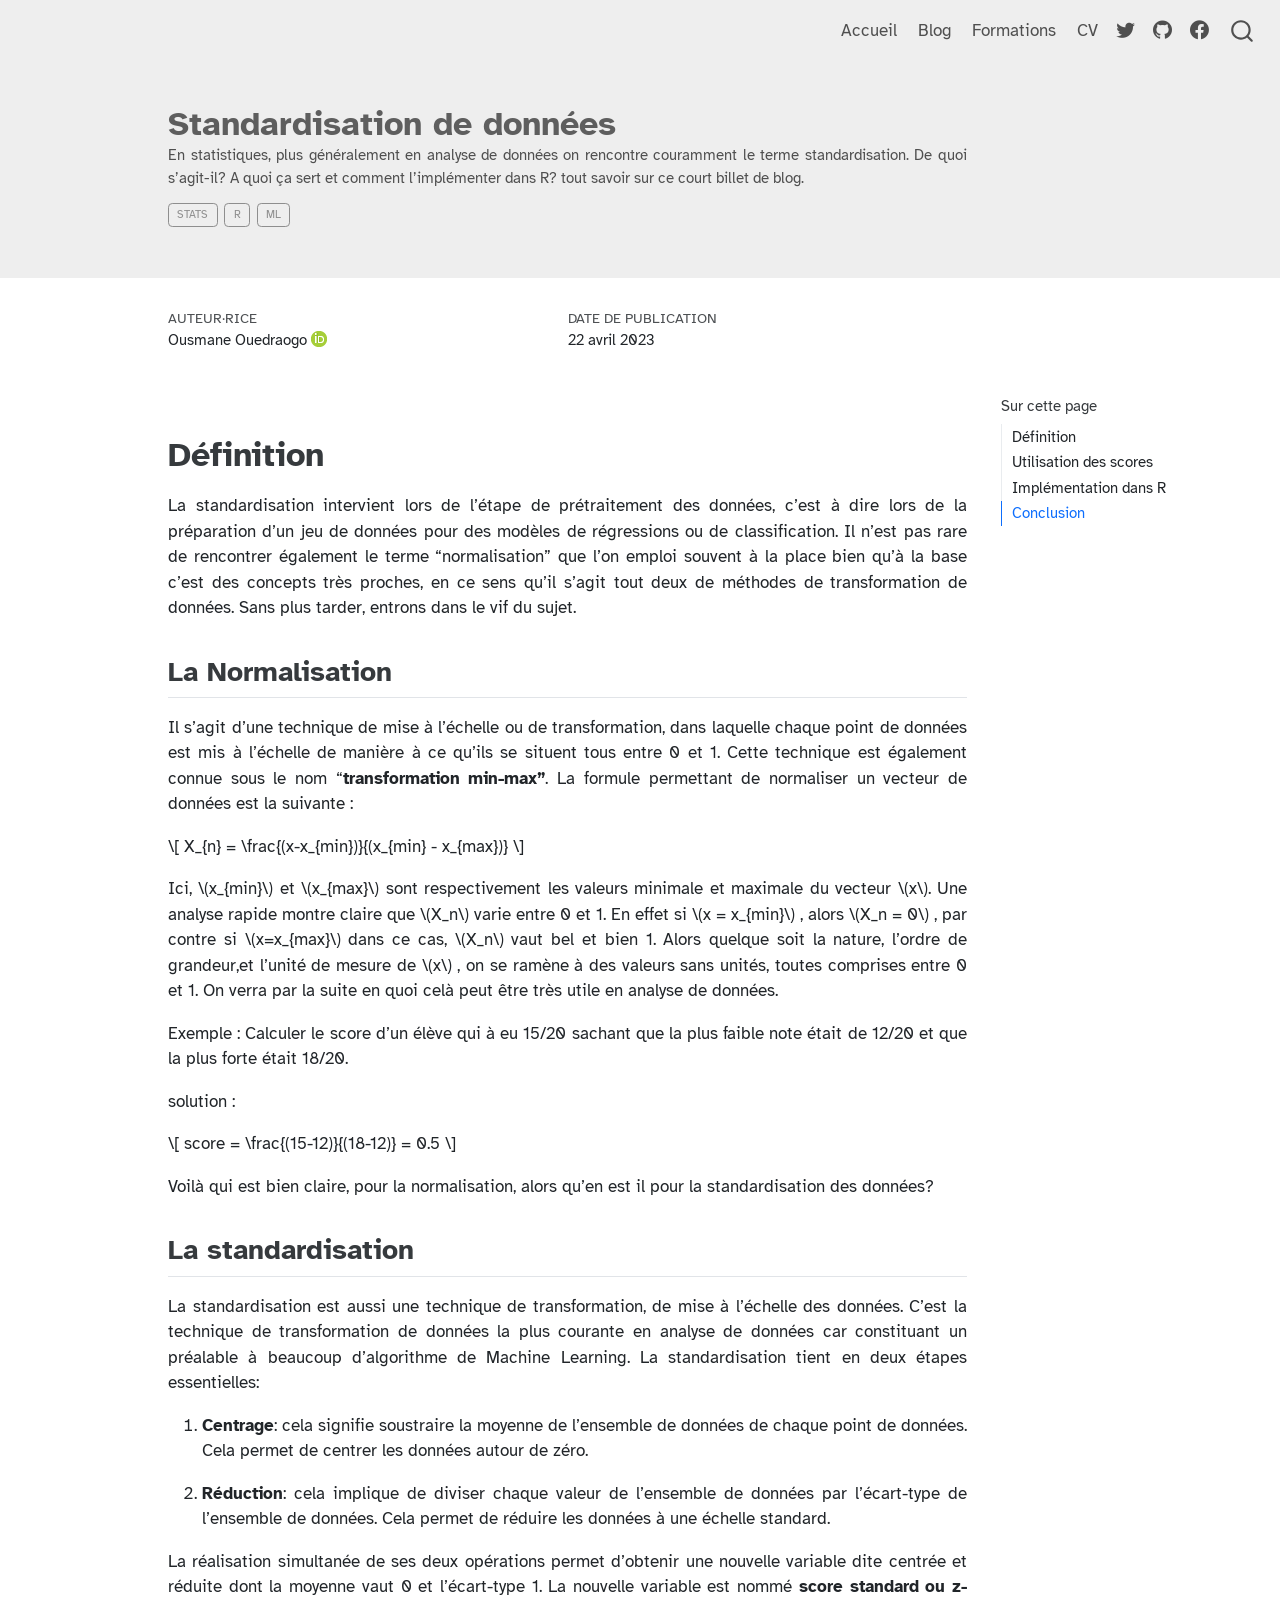
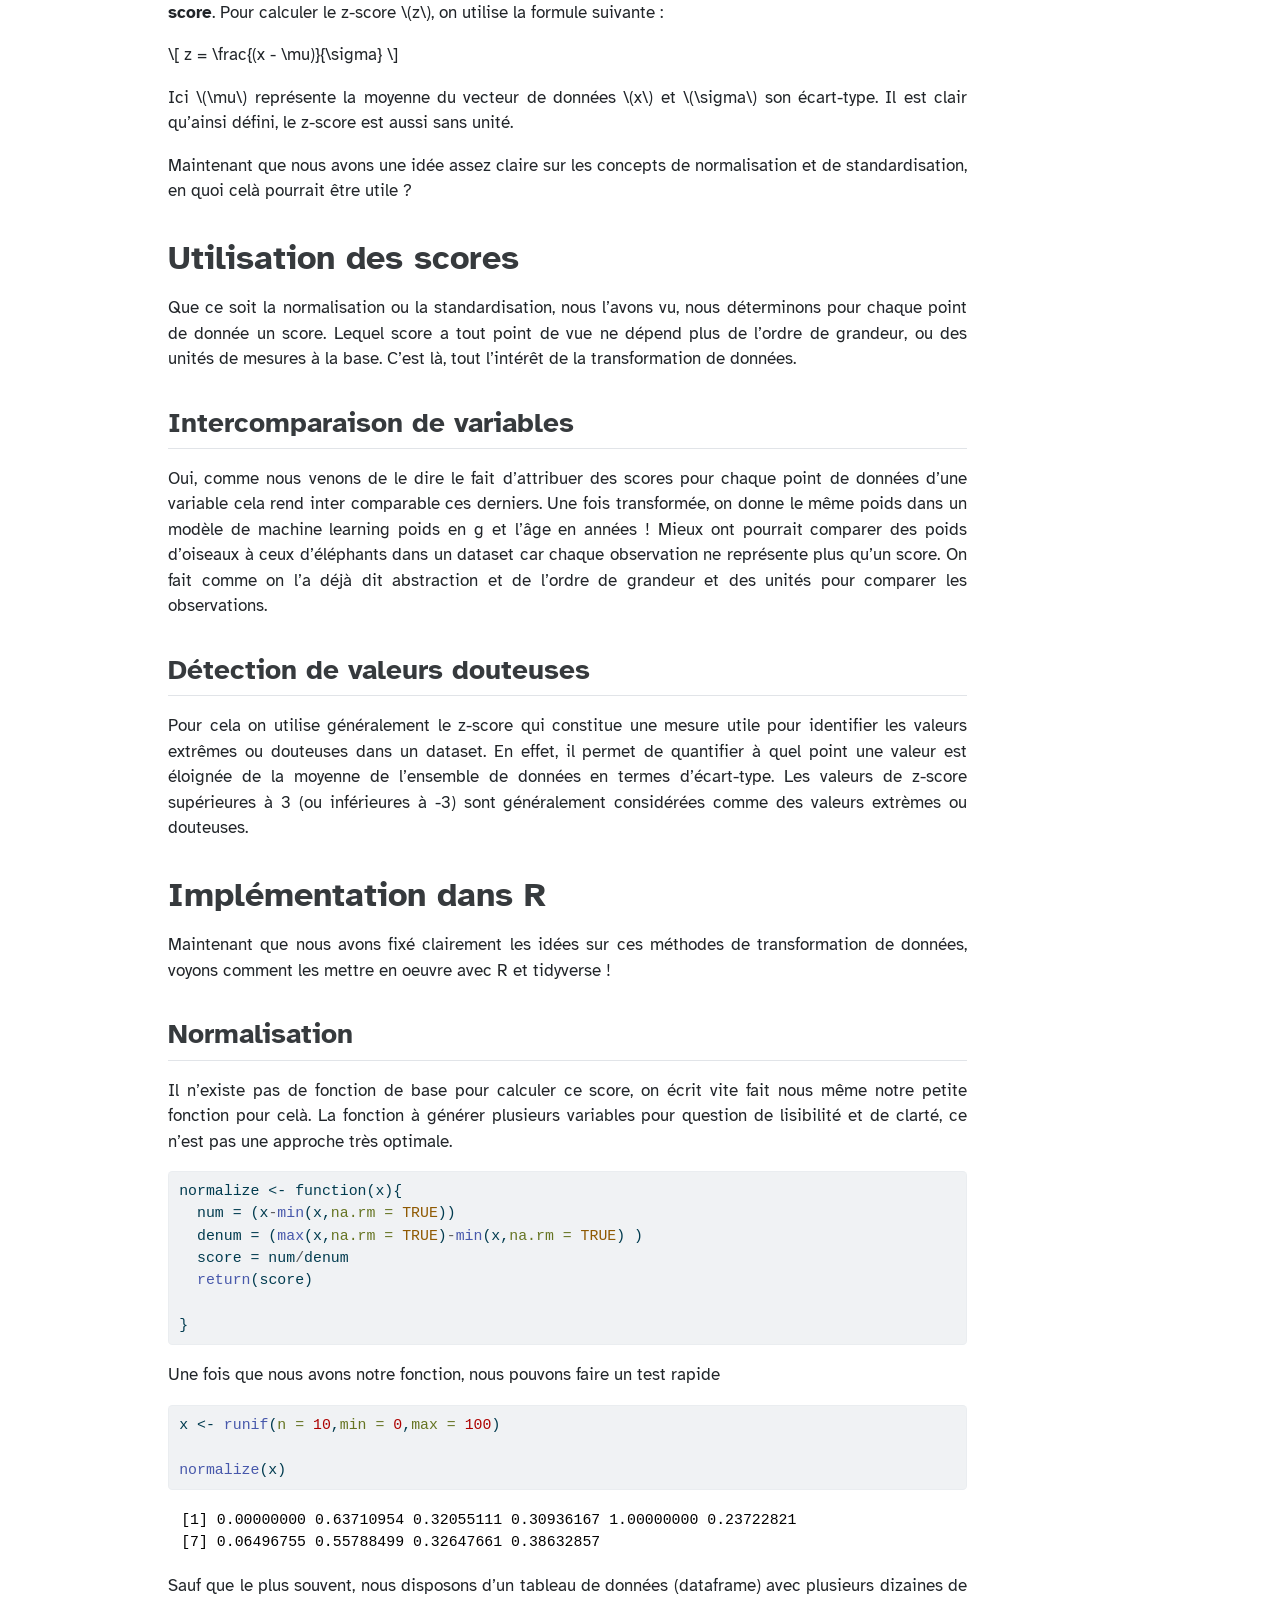
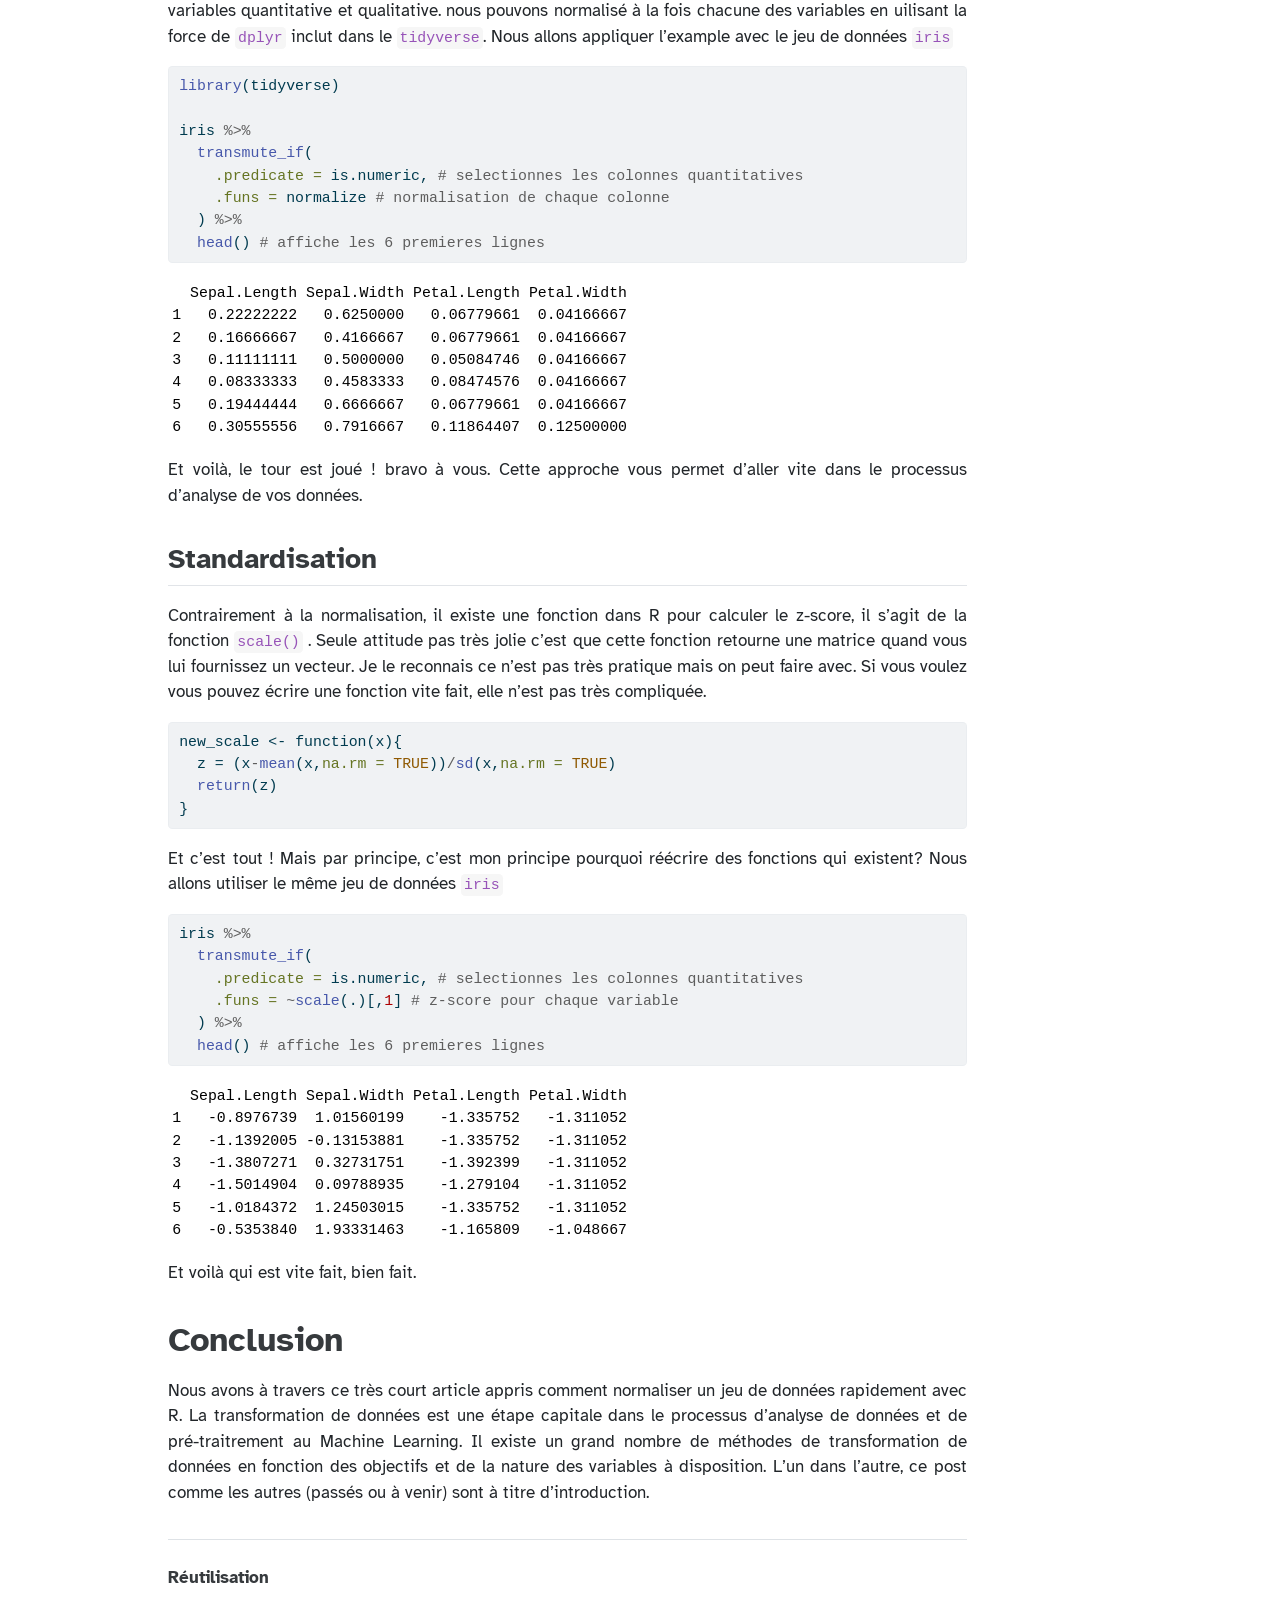
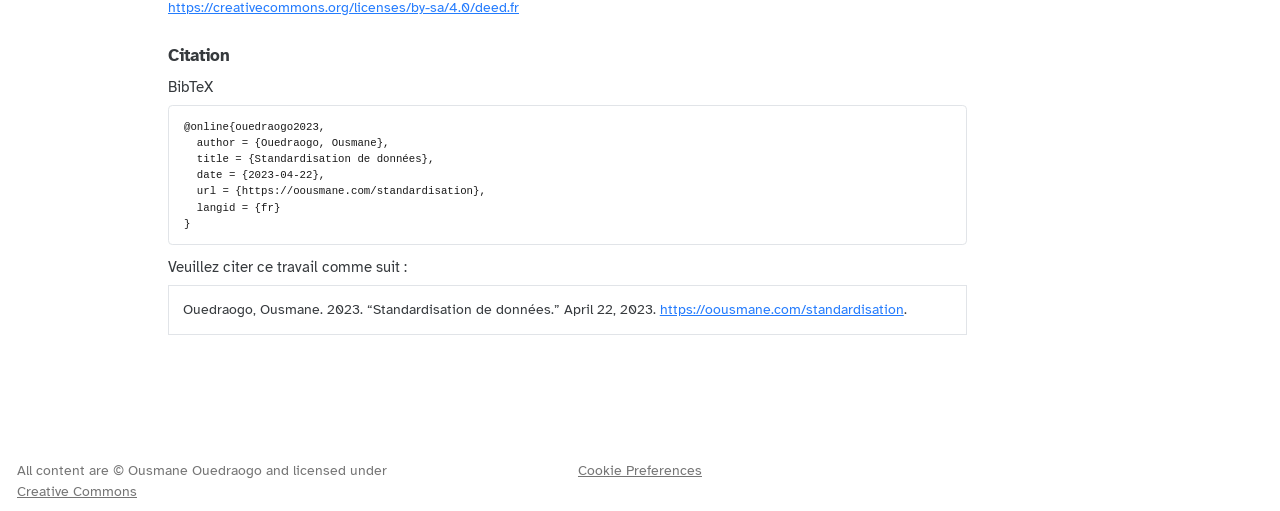
==== docs/posts/standardisation.html @ 72c3b2dc "standardisation-post" ====
<!DOCTYPE html>
<html xmlns="http://www.w3.org/1999/xhtml" lang="fr" xml:lang="fr"><head>

<meta charset="utf-8">
<meta name="generator" content="quarto-1.3.333">

<meta name="viewport" content="width=device-width, initial-scale=1.0, user-scalable=yes">

<meta name="author" content="Ousmane Ouedraogo">
<meta name="description" content="En statistiques, plus généralement en analyse de données on rencontre couramment le terme standardisation. De quoi s’agit-il? A quoi ça sert et comment l’implémenter dans R? tout savoir sur ce court billet de blog.">

<title>Standardisation de données</title>
<style>
code{white-space: pre-wrap;}
span.smallcaps{font-variant: small-caps;}
div.columns{display: flex; gap: min(4vw, 1.5em);}
div.column{flex: auto; overflow-x: auto;}
div.hanging-indent{margin-left: 1.5em; text-indent: -1.5em;}
ul.task-list{list-style: none;}
ul.task-list li input[type="checkbox"] {
  width: 0.8em;
  margin: 0 0.8em 0.2em -1em; /* quarto-specific, see https://github.com/quarto-dev/quarto-cli/issues/4556 */ 
  vertical-align: middle;
}
/* CSS for syntax highlighting */
pre > code.sourceCode { white-space: pre; position: relative; }
pre > code.sourceCode > span { display: inline-block; line-height: 1.25; }
pre > code.sourceCode > span:empty { height: 1.2em; }
.sourceCode { overflow: visible; }
code.sourceCode > span { color: inherit; text-decoration: inherit; }
div.sourceCode { margin: 1em 0; }
pre.sourceCode { margin: 0; }
@media screen {
div.sourceCode { overflow: auto; }
}
@media print {
pre > code.sourceCode { white-space: pre-wrap; }
pre > code.sourceCode > span { text-indent: -5em; padding-left: 5em; }
}
pre.numberSource code
  { counter-reset: source-line 0; }
pre.numberSource code > span
  { position: relative; left: -4em; counter-increment: source-line; }
pre.numberSource code > span > a:first-child::before
  { content: counter(source-line);
    position: relative; left: -1em; text-align: right; vertical-align: baseline;
    border: none; display: inline-block;
    -webkit-touch-callout: none; -webkit-user-select: none;
    -khtml-user-select: none; -moz-user-select: none;
    -ms-user-select: none; user-select: none;
    padding: 0 4px; width: 4em;
  }
pre.numberSource { margin-left: 3em;  padding-left: 4px; }
div.sourceCode
  {   }
@media screen {
pre > code.sourceCode > span > a:first-child::before { text-decoration: underline; }
}
</style>


<script src="../site_libs/quarto-nav/quarto-nav.js"></script>
<script src="../site_libs/quarto-nav/headroom.min.js"></script>
<script src="../site_libs/clipboard/clipboard.min.js"></script>
<script src="../site_libs/quarto-search/autocomplete.umd.js"></script>
<script src="../site_libs/quarto-search/fuse.min.js"></script>
<script src="../site_libs/quarto-search/quarto-search.js"></script>
<meta name="quarto:offset" content="../">
<script src="../site_libs/cookie-consent/cookie-consent.js"></script>
<link href="../site_libs/cookie-consent/cookie-consent.css" rel="stylesheet">
<script src="../site_libs/quarto-html/quarto.js"></script>
<script src="../site_libs/quarto-html/popper.min.js"></script>
<script src="../site_libs/quarto-html/tippy.umd.min.js"></script>
<script src="../site_libs/quarto-html/anchor.min.js"></script>
<link href="../site_libs/quarto-html/tippy.css" rel="stylesheet">
<link href="../site_libs/quarto-html/quarto-syntax-highlighting.css" rel="stylesheet" id="quarto-text-highlighting-styles">
<script src="../site_libs/bootstrap/bootstrap.min.js"></script>
<link href="../site_libs/bootstrap/bootstrap-icons.css" rel="stylesheet">
<link href="../site_libs/bootstrap/bootstrap.min.css" rel="stylesheet" id="quarto-bootstrap" data-mode="light">
<link href="../site_libs/quarto-contrib/fontawesome6-0.1.0/all.css" rel="stylesheet">
<link href="../site_libs/quarto-contrib/fontawesome6-0.1.0/latex-fontsize.css" rel="stylesheet">
<script id="quarto-search-options" type="application/json">{
  "location": "navbar",
  "copy-button": false,
  "collapse-after": 3,
  "panel-placement": "end",
  "type": "overlay",
  "limit": 20,
  "language": {
    "search-no-results-text": "Pas de résultats",
    "search-matching-documents-text": "documents trouvés",
    "search-copy-link-title": "Copier le lien vers la recherche",
    "search-hide-matches-text": "Cacher les correspondances additionnelles",
    "search-more-match-text": "correspondance de plus dans ce document",
    "search-more-matches-text": "correspondances de plus dans ce document",
    "search-clear-button-title": "Effacer",
    "search-detached-cancel-button-title": "Annuler",
    "search-submit-button-title": "Envoyer"
  }
}</script>

<script type="text/javascript" charset="UTF-8">
document.addEventListener('DOMContentLoaded', function () {
cookieconsent.run({
  "notice_banner_type":"simple",
  "consent_type":"express",
  "palette":"light",
  "language":"en",
  "page_load_consent_levels":["strictly-necessary"],
  "notice_banner_reject_button_hide":false,
  "preferences_center_close_button_hide":false,
  "website_name":""
  });
});
</script> 
  

  <script src="https://polyfill.io/v3/polyfill.min.js?features=es6"></script>
  <script src="https://cdn.jsdelivr.net/npm/mathjax@3/es5/tex-chtml-full.js" type="text/javascript"></script>

<link rel="stylesheet" href="../styles.css">
<meta property="og:title" content="Standardisation de données">
<meta property="og:description" content="En statistiques, plus généralement en analyse de données on rencontre couramment le terme standardisation. De quoi s’agit-il? A quoi ça sert et comment l’implémenter dans R? tout savoir sur ce court billet de blog.">
<meta property="og:image" content="standardisation-files/z-score.png">
<meta name="twitter:title" content="Standardisation de données">
<meta name="twitter:description" content="En statistiques, plus généralement en analyse de données on rencontre couramment le terme standardisation. De quoi s’agit-il? A quoi ça sert et comment l’implémenter dans R? tout savoir sur ce court billet de blog.">
<meta name="twitter:image" content="standardisation-files/z-score.png">
<meta name="twitter:creator" content="@oousmane_11">
<meta name="twitter:card" content="summary_large_image">
</head>

<body class="nav-fixed">

<div id="quarto-search-results"></div>
  <header id="quarto-header" class="headroom fixed-top">
    <nav class="navbar navbar-expand-lg navbar-dark ">
      <div class="navbar-container container-fluid">
      <div class="navbar-brand-container">
    <a href="../index.html" class="navbar-brand navbar-brand-logo">
    <img src="../logo_name.png" alt="" class="navbar-logo">
    </a>
  </div>
            <div id="quarto-search" class="" title="Recherche"></div>
          <button class="navbar-toggler" type="button" data-bs-toggle="collapse" data-bs-target="#navbarCollapse" aria-controls="navbarCollapse" aria-expanded="false" aria-label="Basculer la navigation" onclick="if (window.quartoToggleHeadroom) { window.quartoToggleHeadroom(); }">
  <span class="navbar-toggler-icon"></span>
</button>
          <div class="collapse navbar-collapse" id="navbarCollapse">
            <ul class="navbar-nav navbar-nav-scroll ms-auto">
  <li class="nav-item">
    <a class="nav-link" href="../index.html" rel="" target="">
 <span class="menu-text">Accueil</span></a>
  </li>  
  <li class="nav-item">
    <a class="nav-link" href="../blog.html" rel="" target="">
 <span class="menu-text">Blog</span></a>
  </li>  
  <li class="nav-item">
    <a class="nav-link" href="../formations.html" rel="" target="">
 <span class="menu-text">Formations</span></a>
  </li>  
  <li class="nav-item">
    <a class="nav-link" href="../resume/resume.pdf" rel="" target="">
 <span class="menu-text">CV</span></a>
  </li>  
  <li class="nav-item compact">
    <a class="nav-link" href="https://twitter.com/oousmane_11" rel="" target=""><i class="bi bi-twitter" role="img" aria-label="twitter">
</i> 
 <span class="menu-text"></span></a>
  </li>  
  <li class="nav-item compact">
    <a class="nav-link" href="https://github.com/oousmane" rel="" target=""><i class="bi bi-github" role="img" aria-label="github">
</i> 
 <span class="menu-text"></span></a>
  </li>  
  <li class="nav-item compact">
    <a class="nav-link" href="https://www.facebook.com/oousmane.aly" rel="" target=""><i class="bi bi-facebook" role="img" aria-label="facebook">
</i> 
 <span class="menu-text"></span></a>
  </li>  
</ul>
            <div class="quarto-navbar-tools">
</div>
          </div> <!-- /navcollapse -->
      </div> <!-- /container-fluid -->
    </nav>
</header>
<!-- content -->
<header id="title-block-header" class="quarto-title-block default page-columns page-full">
  <div class="quarto-title-banner page-columns page-full">
    <div class="quarto-title column-body">
      <h1 class="title">Standardisation de données</h1>
                  <div>
        <div class="description">
          <p>En statistiques, plus généralement en analyse de données on rencontre couramment le terme standardisation. De quoi s’agit-il? A quoi ça sert et comment l’implémenter dans R? tout savoir sur ce court billet de blog.</p>
        </div>
      </div>
                          <div class="quarto-categories">
                <div class="quarto-category">Stats</div>
                <div class="quarto-category">R</div>
                <div class="quarto-category">ML</div>
              </div>
                  </div>
  </div>
    
  
  <div class="quarto-title-meta">

      <div>
      <div class="quarto-title-meta-heading">Auteur·rice</div>
      <div class="quarto-title-meta-contents">
               <p><a href="https://oousmane.com/">Ousmane Ouedraogo</a> <a href="https://orcid.org/0000-0002-6349-41468" class="quarto-title-author-orcid"> <img src="[data-uri]"></a></p>
            </div>
    </div>
      
      <div>
      <div class="quarto-title-meta-heading">Date de publication</div>
      <div class="quarto-title-meta-contents">
        <p class="date">22 avril 2023</p>
      </div>
    </div>
    
      
    </div>
    
  
  </header><div id="quarto-content" class="quarto-container page-columns page-rows-contents page-layout-article page-navbar">
<!-- sidebar -->
<!-- margin-sidebar -->
    <div id="quarto-margin-sidebar" class="sidebar margin-sidebar">
        <nav id="TOC" role="doc-toc" class="toc-active">
    <h2 id="toc-title">Sur cette page</h2>
   
  <ul>
  <li><a href="#définition" id="toc-définition" class="nav-link active" data-scroll-target="#définition">Définition</a>
  <ul class="collapse">
  <li><a href="#la-normalisation" id="toc-la-normalisation" class="nav-link" data-scroll-target="#la-normalisation">La Normalisation</a></li>
  <li><a href="#la-standardisation" id="toc-la-standardisation" class="nav-link" data-scroll-target="#la-standardisation">La standardisation</a></li>
  </ul></li>
  <li><a href="#utilisation-des-scores" id="toc-utilisation-des-scores" class="nav-link" data-scroll-target="#utilisation-des-scores">Utilisation des scores</a>
  <ul class="collapse">
  <li><a href="#intercomparaison-de-variables" id="toc-intercomparaison-de-variables" class="nav-link" data-scroll-target="#intercomparaison-de-variables">Intercomparaison de variables</a></li>
  <li><a href="#détection-de-valeurs-douteuses" id="toc-détection-de-valeurs-douteuses" class="nav-link" data-scroll-target="#détection-de-valeurs-douteuses">Détection de valeurs douteuses</a></li>
  </ul></li>
  <li><a href="#implémentation-dans-r" id="toc-implémentation-dans-r" class="nav-link" data-scroll-target="#implémentation-dans-r">Implémentation dans R</a>
  <ul class="collapse">
  <li><a href="#normalisation" id="toc-normalisation" class="nav-link" data-scroll-target="#normalisation">Normalisation</a></li>
  <li><a href="#standardisation" id="toc-standardisation" class="nav-link" data-scroll-target="#standardisation">Standardisation</a></li>
  </ul></li>
  <li><a href="#conclusion" id="toc-conclusion" class="nav-link" data-scroll-target="#conclusion">Conclusion</a></li>
  </ul>
</nav>
    </div>
<!-- main -->
<main class="content quarto-banner-title-block" id="quarto-document-content">




<section id="définition" class="level1">
<h1>Définition</h1>
<p>La standardisation intervient lors de l’étape de prétraitement des données, c’est à dire lors de la préparation d’un jeu de données pour des modèles de régressions ou de classification. Il n’est pas rare de rencontrer également le terme “normalisation” que l’on emploi souvent à la place bien qu’à la base c’est des concepts très proches, en ce sens qu’il s’agit tout deux de méthodes de transformation de données. Sans plus tarder, entrons dans le vif du sujet.</p>
<section id="la-normalisation" class="level2">
<h2 class="anchored" data-anchor-id="la-normalisation">La Normalisation</h2>
<p>Il s’agit d’une technique de mise à l’échelle ou de transformation, dans laquelle chaque point de données est mis à l’échelle de manière à ce qu’ils se situent tous entre 0 et 1. Cette technique est également connue sous le nom “<strong>transformation min-max”</strong>. La formule permettant de normaliser un vecteur de données est la suivante :</p>
<p><span class="math display">\[
X_{n} = \frac{(x-x_{min})}{(x_{min} - x_{max})}
\]</span></p>
<p>Ici, <span class="math inline">\(x_{min}\)</span> et <span class="math inline">\(x_{max}\)</span> sont respectivement les valeurs minimale et maximale du vecteur <span class="math inline">\(x\)</span>. Une analyse rapide montre claire que <span class="math inline">\(X_n\)</span> varie entre 0 et 1. En effet si <span class="math inline">\(x = x_{min}\)</span> , alors <span class="math inline">\(X_n = 0\)</span> , par contre si <span class="math inline">\(x=x_{max}\)</span> dans ce cas, <span class="math inline">\(X_n\)</span> vaut bel et bien 1. Alors quelque soit la nature, l’ordre de grandeur,et l’unité de mesure de <span class="math inline">\(x\)</span> , on se ramène à des valeurs sans unités, toutes comprises entre 0 et 1. On verra par la suite en quoi celà peut être très utile en analyse de données.</p>
<p>Exemple : Calculer le score d’un élève qui à eu 15/20 sachant que la plus faible note était de 12/20 et que la plus forte était 18/20.</p>
<p>solution :</p>
<p><span class="math display">\[
score = \frac{(15-12)}{(18-12)} = 0.5
\]</span></p>
<p>Voilà qui est bien claire, pour la normalisation, alors qu’en est il pour la standardisation des données?</p>
</section>
<section id="la-standardisation" class="level2">
<h2 class="anchored" data-anchor-id="la-standardisation">La standardisation</h2>
<p>La standardisation est aussi une technique de transformation, de mise à l’échelle des données. C’est la technique de transformation de données la plus courante en analyse de données car constituant un préalable à beaucoup d’algorithme de Machine Learning. La standardisation tient en deux étapes essentielles:</p>
<ol type="1">
<li><p><strong>Centrage</strong>: cela signifie soustraire la moyenne de l’ensemble de données de chaque point de données. Cela permet de centrer les données autour de zéro.</p></li>
<li><p><strong>Réduction</strong>: cela implique de diviser chaque valeur de l’ensemble de données par l’écart-type de l’ensemble de données. Cela permet de réduire les données à une échelle standard.</p></li>
</ol>
<p>La réalisation simultanée de ses deux opérations permet d’obtenir une nouvelle variable dite centrée et réduite dont la moyenne vaut 0 et l’écart-type 1. La nouvelle variable est nommé <strong>score standard ou z-score</strong>. Pour calculer le z-score <span class="math inline">\(z\)</span>, on utilise la formule suivante :</p>
<p><span class="math display">\[
z = \frac{(x - \mu)}{\sigma}
\]</span></p>
<p>Ici <span class="math inline">\(\mu\)</span> représente la moyenne du vecteur de données <span class="math inline">\(x\)</span> et <span class="math inline">\(\sigma\)</span> son écart-type. Il est clair qu’ainsi défini, le z-score est aussi sans unité.</p>
<p>Maintenant que nous avons une idée assez claire sur les concepts de normalisation et de standardisation, en quoi celà pourrait être utile ?</p>
</section>
</section>
<section id="utilisation-des-scores" class="level1">
<h1>Utilisation des scores</h1>
<p>Que ce soit la normalisation ou la standardisation, nous l’avons vu, nous déterminons pour chaque point de donnée un score. Lequel score a tout point de vue ne dépend plus de l’ordre de grandeur, ou des unités de mesures à la base. C’est là, tout l’intérêt de la transformation de données.</p>
<section id="intercomparaison-de-variables" class="level2">
<h2 class="anchored" data-anchor-id="intercomparaison-de-variables">Intercomparaison de variables</h2>
<p>Oui, comme nous venons de le dire le fait d’attribuer des scores pour chaque point de données d’une variable cela rend inter comparable ces derniers. Une fois transformée, on donne le même poids dans un modèle de machine learning poids en g et l’âge en années ! Mieux ont pourrait comparer des poids d’oiseaux à ceux d’éléphants dans un dataset car chaque observation ne représente plus qu’un score. On fait comme on l’a déjà dit abstraction et de l’ordre de grandeur et des unités pour comparer les observations.</p>
</section>
<section id="détection-de-valeurs-douteuses" class="level2">
<h2 class="anchored" data-anchor-id="détection-de-valeurs-douteuses">Détection de valeurs douteuses</h2>
<p>Pour cela on utilise généralement le z-score qui constitue une mesure utile pour identifier les valeurs extrêmes ou douteuses dans un dataset. En effet, il permet de quantifier à quel point une valeur est éloignée de la moyenne de l’ensemble de données en termes d’écart-type. Les valeurs de z-score supérieures à 3 (ou inférieures à -3) sont généralement considérées comme des valeurs extrèmes ou douteuses.</p>
</section>
</section>
<section id="implémentation-dans-r" class="level1">
<h1>Implémentation dans R</h1>
<p>Maintenant que nous avons fixé clairement les idées sur ces méthodes de transformation de données, voyons comment les mettre en oeuvre avec R et tidyverse !</p>
<section id="normalisation" class="level2">
<h2 class="anchored" data-anchor-id="normalisation">Normalisation</h2>
<p>Il n’existe pas de fonction de base pour calculer ce score, on écrit vite fait nous même notre petite fonction pour celà. La fonction à générer plusieurs variables pour question de lisibilité et de clarté, ce n’est pas une approche très optimale.</p>
<div class="cell">
<div class="sourceCode cell-code" id="cb1"><pre class="sourceCode r code-with-copy"><code class="sourceCode r"><span id="cb1-1"><a href="#cb1-1" aria-hidden="true" tabindex="-1"></a>normalize <span class="ot">&lt;-</span> <span class="cf">function</span>(x){</span>
<span id="cb1-2"><a href="#cb1-2" aria-hidden="true" tabindex="-1"></a>  num <span class="ot">=</span> (x<span class="sc">-</span><span class="fu">min</span>(x,<span class="at">na.rm =</span> <span class="cn">TRUE</span>))</span>
<span id="cb1-3"><a href="#cb1-3" aria-hidden="true" tabindex="-1"></a>  denum <span class="ot">=</span> (<span class="fu">max</span>(x,<span class="at">na.rm =</span> <span class="cn">TRUE</span>)<span class="sc">-</span><span class="fu">min</span>(x,<span class="at">na.rm =</span> <span class="cn">TRUE</span>) )</span>
<span id="cb1-4"><a href="#cb1-4" aria-hidden="true" tabindex="-1"></a>  score <span class="ot">=</span> num<span class="sc">/</span>denum</span>
<span id="cb1-5"><a href="#cb1-5" aria-hidden="true" tabindex="-1"></a>  <span class="fu">return</span>(score)</span>
<span id="cb1-6"><a href="#cb1-6" aria-hidden="true" tabindex="-1"></a>  </span>
<span id="cb1-7"><a href="#cb1-7" aria-hidden="true" tabindex="-1"></a>}</span></code><button title="Copier vers le presse-papier" class="code-copy-button"><i class="bi"></i></button></pre></div>
</div>
<p>Une fois que nous avons notre fonction, nous pouvons faire un test rapide</p>
<div class="cell">
<div class="sourceCode cell-code" id="cb2"><pre class="sourceCode r code-with-copy"><code class="sourceCode r"><span id="cb2-1"><a href="#cb2-1" aria-hidden="true" tabindex="-1"></a>x <span class="ot">&lt;-</span> <span class="fu">runif</span>(<span class="at">n =</span> <span class="dv">10</span>,<span class="at">min =</span> <span class="dv">0</span>,<span class="at">max =</span> <span class="dv">100</span>)</span>
<span id="cb2-2"><a href="#cb2-2" aria-hidden="true" tabindex="-1"></a></span>
<span id="cb2-3"><a href="#cb2-3" aria-hidden="true" tabindex="-1"></a><span class="fu">normalize</span>(x)</span></code><button title="Copier vers le presse-papier" class="code-copy-button"><i class="bi"></i></button></pre></div>
<div class="cell-output cell-output-stdout">
<pre><code> [1] 0.00000000 0.63710954 0.32055111 0.30936167 1.00000000 0.23722821
 [7] 0.06496755 0.55788499 0.32647661 0.38632857</code></pre>
</div>
</div>
<p>Sauf que le plus souvent, nous disposons d’un tableau de données (dataframe) avec plusieurs dizaines de variables quantitative et qualitative. nous pouvons normalisé à la fois chacune des variables en uilisant la force de <code>dplyr</code> inclut dans le <code>tidyverse</code>. Nous allons appliquer l’example avec le jeu de données <code>iris</code></p>
<div class="cell">
<div class="sourceCode cell-code" id="cb4"><pre class="sourceCode r code-with-copy"><code class="sourceCode r"><span id="cb4-1"><a href="#cb4-1" aria-hidden="true" tabindex="-1"></a><span class="fu">library</span>(tidyverse)</span>
<span id="cb4-2"><a href="#cb4-2" aria-hidden="true" tabindex="-1"></a></span>
<span id="cb4-3"><a href="#cb4-3" aria-hidden="true" tabindex="-1"></a>iris <span class="sc">%&gt;%</span> </span>
<span id="cb4-4"><a href="#cb4-4" aria-hidden="true" tabindex="-1"></a>  <span class="fu">transmute_if</span>(</span>
<span id="cb4-5"><a href="#cb4-5" aria-hidden="true" tabindex="-1"></a>    <span class="at">.predicate =</span> is.numeric, <span class="co"># selectionnes les colonnes quantitatives</span></span>
<span id="cb4-6"><a href="#cb4-6" aria-hidden="true" tabindex="-1"></a>    <span class="at">.funs =</span> normalize <span class="co"># normalisation de chaque colonne</span></span>
<span id="cb4-7"><a href="#cb4-7" aria-hidden="true" tabindex="-1"></a>  ) <span class="sc">%&gt;%</span> </span>
<span id="cb4-8"><a href="#cb4-8" aria-hidden="true" tabindex="-1"></a>  <span class="fu">head</span>() <span class="co"># affiche les 6 premieres lignes</span></span></code><button title="Copier vers le presse-papier" class="code-copy-button"><i class="bi"></i></button></pre></div>
<div class="cell-output cell-output-stdout">
<pre><code>  Sepal.Length Sepal.Width Petal.Length Petal.Width
1   0.22222222   0.6250000   0.06779661  0.04166667
2   0.16666667   0.4166667   0.06779661  0.04166667
3   0.11111111   0.5000000   0.05084746  0.04166667
4   0.08333333   0.4583333   0.08474576  0.04166667
5   0.19444444   0.6666667   0.06779661  0.04166667
6   0.30555556   0.7916667   0.11864407  0.12500000</code></pre>
</div>
</div>
<p>Et voilà, le tour est joué ! bravo à vous. Cette approche vous permet d’aller vite dans le processus d’analyse de vos données.</p>
</section>
<section id="standardisation" class="level2">
<h2 class="anchored" data-anchor-id="standardisation">Standardisation</h2>
<p>Contrairement à la normalisation, il existe une fonction dans R pour calculer le z-score, il s’agit de la fonction <code>scale()</code> . Seule attitude pas très jolie c’est que cette fonction retourne une matrice quand vous lui fournissez un vecteur. Je le reconnais ce n’est pas très pratique mais on peut faire avec. Si vous voulez vous pouvez écrire une fonction vite fait, elle n’est pas très compliquée.</p>
<div class="cell">
<div class="sourceCode cell-code" id="cb6"><pre class="sourceCode r code-with-copy"><code class="sourceCode r"><span id="cb6-1"><a href="#cb6-1" aria-hidden="true" tabindex="-1"></a>new_scale <span class="ot">&lt;-</span> <span class="cf">function</span>(x){</span>
<span id="cb6-2"><a href="#cb6-2" aria-hidden="true" tabindex="-1"></a>  z <span class="ot">=</span> (x<span class="sc">-</span><span class="fu">mean</span>(x,<span class="at">na.rm =</span> <span class="cn">TRUE</span>))<span class="sc">/</span><span class="fu">sd</span>(x,<span class="at">na.rm =</span> <span class="cn">TRUE</span>)</span>
<span id="cb6-3"><a href="#cb6-3" aria-hidden="true" tabindex="-1"></a>  <span class="fu">return</span>(z)</span>
<span id="cb6-4"><a href="#cb6-4" aria-hidden="true" tabindex="-1"></a>}</span></code><button title="Copier vers le presse-papier" class="code-copy-button"><i class="bi"></i></button></pre></div>
</div>
<p>Et c’est tout ! Mais par principe, c’est mon principe pourquoi réécrire des fonctions qui existent? Nous allons utiliser le même jeu de données <code>iris</code></p>
<div class="cell">
<div class="sourceCode cell-code" id="cb7"><pre class="sourceCode r code-with-copy"><code class="sourceCode r"><span id="cb7-1"><a href="#cb7-1" aria-hidden="true" tabindex="-1"></a>iris <span class="sc">%&gt;%</span> </span>
<span id="cb7-2"><a href="#cb7-2" aria-hidden="true" tabindex="-1"></a>  <span class="fu">transmute_if</span>(</span>
<span id="cb7-3"><a href="#cb7-3" aria-hidden="true" tabindex="-1"></a>    <span class="at">.predicate =</span> is.numeric, <span class="co"># selectionnes les colonnes quantitatives</span></span>
<span id="cb7-4"><a href="#cb7-4" aria-hidden="true" tabindex="-1"></a>    <span class="at">.funs =</span> <span class="sc">~</span><span class="fu">scale</span>(.)[,<span class="dv">1</span>] <span class="co"># z-score pour chaque variable</span></span>
<span id="cb7-5"><a href="#cb7-5" aria-hidden="true" tabindex="-1"></a>  ) <span class="sc">%&gt;%</span> </span>
<span id="cb7-6"><a href="#cb7-6" aria-hidden="true" tabindex="-1"></a>  <span class="fu">head</span>() <span class="co"># affiche les 6 premieres lignes</span></span></code><button title="Copier vers le presse-papier" class="code-copy-button"><i class="bi"></i></button></pre></div>
<div class="cell-output cell-output-stdout">
<pre><code>  Sepal.Length Sepal.Width Petal.Length Petal.Width
1   -0.8976739  1.01560199    -1.335752   -1.311052
2   -1.1392005 -0.13153881    -1.335752   -1.311052
3   -1.3807271  0.32731751    -1.392399   -1.311052
4   -1.5014904  0.09788935    -1.279104   -1.311052
5   -1.0184372  1.24503015    -1.335752   -1.311052
6   -0.5353840  1.93331463    -1.165809   -1.048667</code></pre>
</div>
</div>
<p>Et voilà qui est vite fait, bien fait.</p>
</section>
</section>
<section id="conclusion" class="level1">
<h1>Conclusion</h1>
<p>Nous avons à travers ce très court article appris comment normaliser un jeu de données rapidement avec R. La transformation de données est une étape capitale dans le processus d’analyse de données et de pré-traitrement au Machine Learning. Il existe un grand nombre de méthodes de transformation de données en fonction des objectifs et de la nature des variables à disposition. L’un dans l’autre, ce post comme les autres (passés ou à venir) sont à titre d’introduction.</p>


</section>

<div id="quarto-appendix" class="default"><section class="quarto-appendix-contents"><h2 class="anchored quarto-appendix-heading">Réutilisation</h2><div id="quarto-reuse" class="quarto-appendix-contents"><div><a rel="license" href="https://creativecommons.org/licenses/by-sa/4.0/deed.fr">https://creativecommons.org/licenses/by-sa/4.0/deed.fr</a></div></div></section><section class="quarto-appendix-contents"><h2 class="anchored quarto-appendix-heading">Citation</h2><div><div class="quarto-appendix-secondary-label">BibTeX</div><pre class="sourceCode code-with-copy quarto-appendix-bibtex"><code class="sourceCode bibtex">@online{ouedraogo2023,
  author = {Ouedraogo, Ousmane},
  title = {Standardisation de données},
  date = {2023-04-22},
  url = {https://oousmane.com/standardisation},
  langid = {fr}
}
</code><button title="Copier vers le presse-papier" class="code-copy-button"><i class="bi"></i></button></pre><div class="quarto-appendix-secondary-label">Veuillez citer ce travail comme suit&nbsp;:</div><div id="ref-ouedraogo2023" class="csl-entry quarto-appendix-citeas" role="listitem">
Ouedraogo, Ousmane. 2023. <span>“Standardisation de données.”</span>
April 22, 2023. <a href="https://oousmane.com/standardisation">https://oousmane.com/standardisation</a>.
</div></div></section></div></main> <!-- /main -->
<script id="quarto-html-after-body" type="application/javascript">
window.document.addEventListener("DOMContentLoaded", function (event) {
  const toggleBodyColorMode = (bsSheetEl) => {
    const mode = bsSheetEl.getAttribute("data-mode");
    const bodyEl = window.document.querySelector("body");
    if (mode === "dark") {
      bodyEl.classList.add("quarto-dark");
      bodyEl.classList.remove("quarto-light");
    } else {
      bodyEl.classList.add("quarto-light");
      bodyEl.classList.remove("quarto-dark");
    }
  }
  const toggleBodyColorPrimary = () => {
    const bsSheetEl = window.document.querySelector("link#quarto-bootstrap");
    if (bsSheetEl) {
      toggleBodyColorMode(bsSheetEl);
    }
  }
  toggleBodyColorPrimary();  
  const icon = "";
  const anchorJS = new window.AnchorJS();
  anchorJS.options = {
    placement: 'right',
    icon: icon
  };
  anchorJS.add('.anchored');
  const isCodeAnnotation = (el) => {
    for (const clz of el.classList) {
      if (clz.startsWith('code-annotation-')) {                     
        return true;
      }
    }
    return false;
  }
  const clipboard = new window.ClipboardJS('.code-copy-button', {
    text: function(trigger) {
      const codeEl = trigger.previousElementSibling.cloneNode(true);
      for (const childEl of codeEl.children) {
        if (isCodeAnnotation(childEl)) {
          childEl.remove();
        }
      }
      return codeEl.innerText;
    }
  });
  clipboard.on('success', function(e) {
    // button target
    const button = e.trigger;
    // don't keep focus
    button.blur();
    // flash "checked"
    button.classList.add('code-copy-button-checked');
    var currentTitle = button.getAttribute("title");
    button.setAttribute("title", "Copié");
    let tooltip;
    if (window.bootstrap) {
      button.setAttribute("data-bs-toggle", "tooltip");
      button.setAttribute("data-bs-placement", "left");
      button.setAttribute("data-bs-title", "Copié");
      tooltip = new bootstrap.Tooltip(button, 
        { trigger: "manual", 
          customClass: "code-copy-button-tooltip",
          offset: [0, -8]});
      tooltip.show();    
    }
    setTimeout(function() {
      if (tooltip) {
        tooltip.hide();
        button.removeAttribute("data-bs-title");
        button.removeAttribute("data-bs-toggle");
        button.removeAttribute("data-bs-placement");
      }
      button.setAttribute("title", currentTitle);
      button.classList.remove('code-copy-button-checked');
    }, 1000);
    // clear code selection
    e.clearSelection();
  });
  function tippyHover(el, contentFn) {
    const config = {
      allowHTML: true,
      content: contentFn,
      maxWidth: 500,
      delay: 100,
      arrow: false,
      appendTo: function(el) {
          return el.parentElement;
      },
      interactive: true,
      interactiveBorder: 10,
      theme: 'quarto',
      placement: 'bottom-start'
    };
    window.tippy(el, config); 
  }
  const noterefs = window.document.querySelectorAll('a[role="doc-noteref"]');
  for (var i=0; i<noterefs.length; i++) {
    const ref = noterefs[i];
    tippyHover(ref, function() {
      // use id or data attribute instead here
      let href = ref.getAttribute('data-footnote-href') || ref.getAttribute('href');
      try { href = new URL(href).hash; } catch {}
      const id = href.replace(/^#\/?/, "");
      const note = window.document.getElementById(id);
      return note.innerHTML;
    });
  }
      let selectedAnnoteEl;
      const selectorForAnnotation = ( cell, annotation) => {
        let cellAttr = 'data-code-cell="' + cell + '"';
        let lineAttr = 'data-code-annotation="' +  annotation + '"';
        const selector = 'span[' + cellAttr + '][' + lineAttr + ']';
        return selector;
      }
      const selectCodeLines = (annoteEl) => {
        const doc = window.document;
        const targetCell = annoteEl.getAttribute("data-target-cell");
        const targetAnnotation = annoteEl.getAttribute("data-target-annotation");
        const annoteSpan = window.document.querySelector(selectorForAnnotation(targetCell, targetAnnotation));
        const lines = annoteSpan.getAttribute("data-code-lines").split(",");
        const lineIds = lines.map((line) => {
          return targetCell + "-" + line;
        })
        let top = null;
        let height = null;
        let parent = null;
        if (lineIds.length > 0) {
            //compute the position of the single el (top and bottom and make a div)
            const el = window.document.getElementById(lineIds[0]);
            top = el.offsetTop;
            height = el.offsetHeight;
            parent = el.parentElement.parentElement;
          if (lineIds.length > 1) {
            const lastEl = window.document.getElementById(lineIds[lineIds.length - 1]);
            const bottom = lastEl.offsetTop + lastEl.offsetHeight;
            height = bottom - top;
          }
          if (top !== null && height !== null && parent !== null) {
            // cook up a div (if necessary) and position it 
            let div = window.document.getElementById("code-annotation-line-highlight");
            if (div === null) {
              div = window.document.createElement("div");
              div.setAttribute("id", "code-annotation-line-highlight");
              div.style.position = 'absolute';
              parent.appendChild(div);
            }
            div.style.top = top - 2 + "px";
            div.style.height = height + 4 + "px";
            let gutterDiv = window.document.getElementById("code-annotation-line-highlight-gutter");
            if (gutterDiv === null) {
              gutterDiv = window.document.createElement("div");
              gutterDiv.setAttribute("id", "code-annotation-line-highlight-gutter");
              gutterDiv.style.position = 'absolute';
              const codeCell = window.document.getElementById(targetCell);
              const gutter = codeCell.querySelector('.code-annotation-gutter');
              gutter.appendChild(gutterDiv);
            }
            gutterDiv.style.top = top - 2 + "px";
            gutterDiv.style.height = height + 4 + "px";
          }
          selectedAnnoteEl = annoteEl;
        }
      };
      const unselectCodeLines = () => {
        const elementsIds = ["code-annotation-line-highlight", "code-annotation-line-highlight-gutter"];
        elementsIds.forEach((elId) => {
          const div = window.document.getElementById(elId);
          if (div) {
            div.remove();
          }
        });
        selectedAnnoteEl = undefined;
      };
      // Attach click handler to the DT
      const annoteDls = window.document.querySelectorAll('dt[data-target-cell]');
      for (const annoteDlNode of annoteDls) {
        annoteDlNode.addEventListener('click', (event) => {
          const clickedEl = event.target;
          if (clickedEl !== selectedAnnoteEl) {
            unselectCodeLines();
            const activeEl = window.document.querySelector('dt[data-target-cell].code-annotation-active');
            if (activeEl) {
              activeEl.classList.remove('code-annotation-active');
            }
            selectCodeLines(clickedEl);
            clickedEl.classList.add('code-annotation-active');
          } else {
            // Unselect the line
            unselectCodeLines();
            clickedEl.classList.remove('code-annotation-active');
          }
        });
      }
  const findCites = (el) => {
    const parentEl = el.parentElement;
    if (parentEl) {
      const cites = parentEl.dataset.cites;
      if (cites) {
        return {
          el,
          cites: cites.split(' ')
        };
      } else {
        return findCites(el.parentElement)
      }
    } else {
      return undefined;
    }
  };
  var bibliorefs = window.document.querySelectorAll('a[role="doc-biblioref"]');
  for (var i=0; i<bibliorefs.length; i++) {
    const ref = bibliorefs[i];
    const citeInfo = findCites(ref);
    if (citeInfo) {
      tippyHover(citeInfo.el, function() {
        var popup = window.document.createElement('div');
        citeInfo.cites.forEach(function(cite) {
          var citeDiv = window.document.createElement('div');
          citeDiv.classList.add('hanging-indent');
          citeDiv.classList.add('csl-entry');
          var biblioDiv = window.document.getElementById('ref-' + cite);
          if (biblioDiv) {
            citeDiv.innerHTML = biblioDiv.innerHTML;
          }
          popup.appendChild(citeDiv);
        });
        return popup.innerHTML;
      });
    }
  }
});
</script>
</div> <!-- /content -->
<footer class="footer">
  <div class="nav-footer">
    <div class="nav-footer-left">All content are © Ousmane Ouedraogo and licensed under <a href="https://creativecommons.org/licenses/by-sa/4.0/">Creative Commons</a></div>   
    <div class="nav-footer-center"><div class="cookie-consent-footer"><a href="#" id="open_preferences_center">Cookie Preferences</a></div></div>
    <div class="nav-footer-right"><a href="https://github.com/oousmane/quarto-blog"><i class="fa-brands fa-github" aria-hidden="true"></i></a></div>
  </div>
</footer>



</body></html>
---- docs/site_libs/quarto-html/quarto-syntax-highlighting.css ----
/* quarto syntax highlight colors */
:root {
  --quarto-hl-ot-color: #003B4F;
  --quarto-hl-at-color: #657422;
  --quarto-hl-ss-color: #20794D;
  --quarto-hl-an-color: #5E5E5E;
  --quarto-hl-fu-color: #4758AB;
  --quarto-hl-st-color: #20794D;
  --quarto-hl-cf-color: #003B4F;
  --quarto-hl-op-color: #5E5E5E;
  --quarto-hl-er-color: #AD0000;
  --quarto-hl-bn-color: #AD0000;
  --quarto-hl-al-color: #AD0000;
  --quarto-hl-va-color: #111111;
  --quarto-hl-bu-color: inherit;
  --quarto-hl-ex-color: inherit;
  --quarto-hl-pp-color: #AD0000;
  --quarto-hl-in-color: #5E5E5E;
  --quarto-hl-vs-color: #20794D;
  --quarto-hl-wa-color: #5E5E5E;
  --quarto-hl-do-color: #5E5E5E;
  --quarto-hl-im-color: #00769E;
  --quarto-hl-ch-color: #20794D;
  --quarto-hl-dt-color: #AD0000;
  --quarto-hl-fl-color: #AD0000;
  --quarto-hl-co-color: #5E5E5E;
  --quarto-hl-cv-color: #5E5E5E;
  --quarto-hl-cn-color: #8f5902;
  --quarto-hl-sc-color: #5E5E5E;
  --quarto-hl-dv-color: #AD0000;
  --quarto-hl-kw-color: #003B4F;
}

/* other quarto variables */
:root {
  --quarto-font-monospace: SFMono-Regular, Menlo, Monaco, Consolas, "Liberation Mono", "Courier New", monospace;
}

pre > code.sourceCode > span {
  color: #003B4F;
}

code span {
  color: #003B4F;
}

code.sourceCode > span {
  color: #003B4F;
}

div.sourceCode,
div.sourceCode pre.sourceCode {
  color: #003B4F;
}

code span.ot {
  color: #003B4F;
  font-style: inherit;
}

code span.at {
  color: #657422;
  font-style: inherit;
}

code span.ss {
  color: #20794D;
  font-style: inherit;
}

code span.an {
  color: #5E5E5E;
  font-style: inherit;
}

code span.fu {
  color: #4758AB;
  font-style: inherit;
}

code span.st {
  color: #20794D;
  font-style: inherit;
}

code span.cf {
  color: #003B4F;
  font-style: inherit;
}

code span.op {
  color: #5E5E5E;
  font-style: inherit;
}

code span.er {
  color: #AD0000;
  font-style: inherit;
}

code span.bn {
  color: #AD0000;
  font-style: inherit;
}

code span.al {
  color: #AD0000;
  font-style: inherit;
}

code span.va {
  color: #111111;
  font-style: inherit;
}

code span.bu {
  font-style: inherit;
}

code span.ex {
  font-style: inherit;
}

code span.pp {
  color: #AD0000;
  font-style: inherit;
}

code span.in {
  color: #5E5E5E;
  font-style: inherit;
}

code span.vs {
  color: #20794D;
  font-style: inherit;
}

code span.wa {
  color: #5E5E5E;
  font-style: italic;
}

code span.do {
  color: #5E5E5E;
  font-style: italic;
}

code span.im {
  color: #00769E;
  font-style: inherit;
}

code span.ch {
  color: #20794D;
  font-style: inherit;
}

code span.dt {
  color: #AD0000;
  font-style: inherit;
}

code span.fl {
  color: #AD0000;
  font-style: inherit;
}

code span.co {
  color: #5E5E5E;
  font-style: inherit;
}

code span.cv {
  color: #5E5E5E;
  font-style: italic;
}

code span.cn {
  color: #8f5902;
  font-style: inherit;
}

code span.sc {
  color: #5E5E5E;
  font-style: inherit;
}

code span.dv {
  color: #AD0000;
  font-style: inherit;
}

code span.kw {
  color: #003B4F;
  font-style: inherit;
}

.prevent-inlining {
  content: "</";
}

/*# sourceMappingURL=debc5d5d77c3f9108843748ff7464032.css.map */
---- docs/styles.css ----
/* css styles */
body {
  text-align: justify ;
}
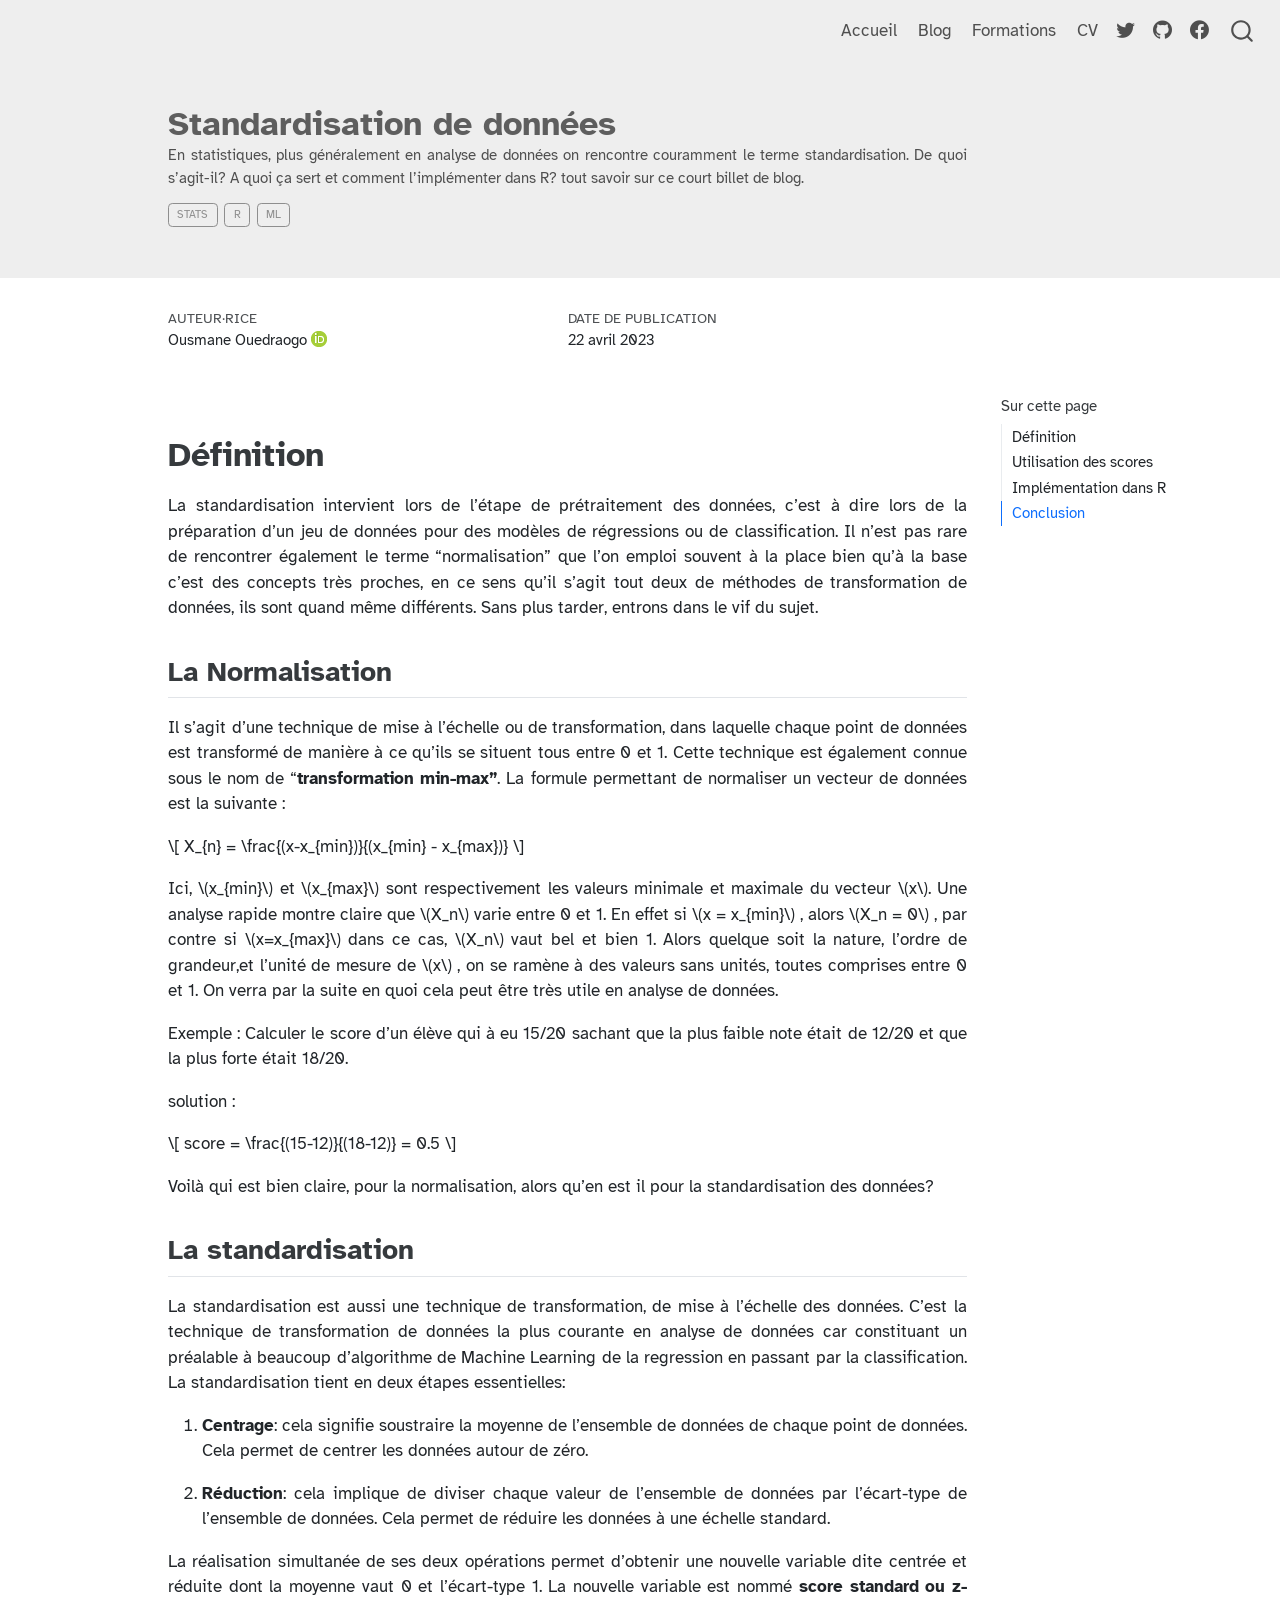
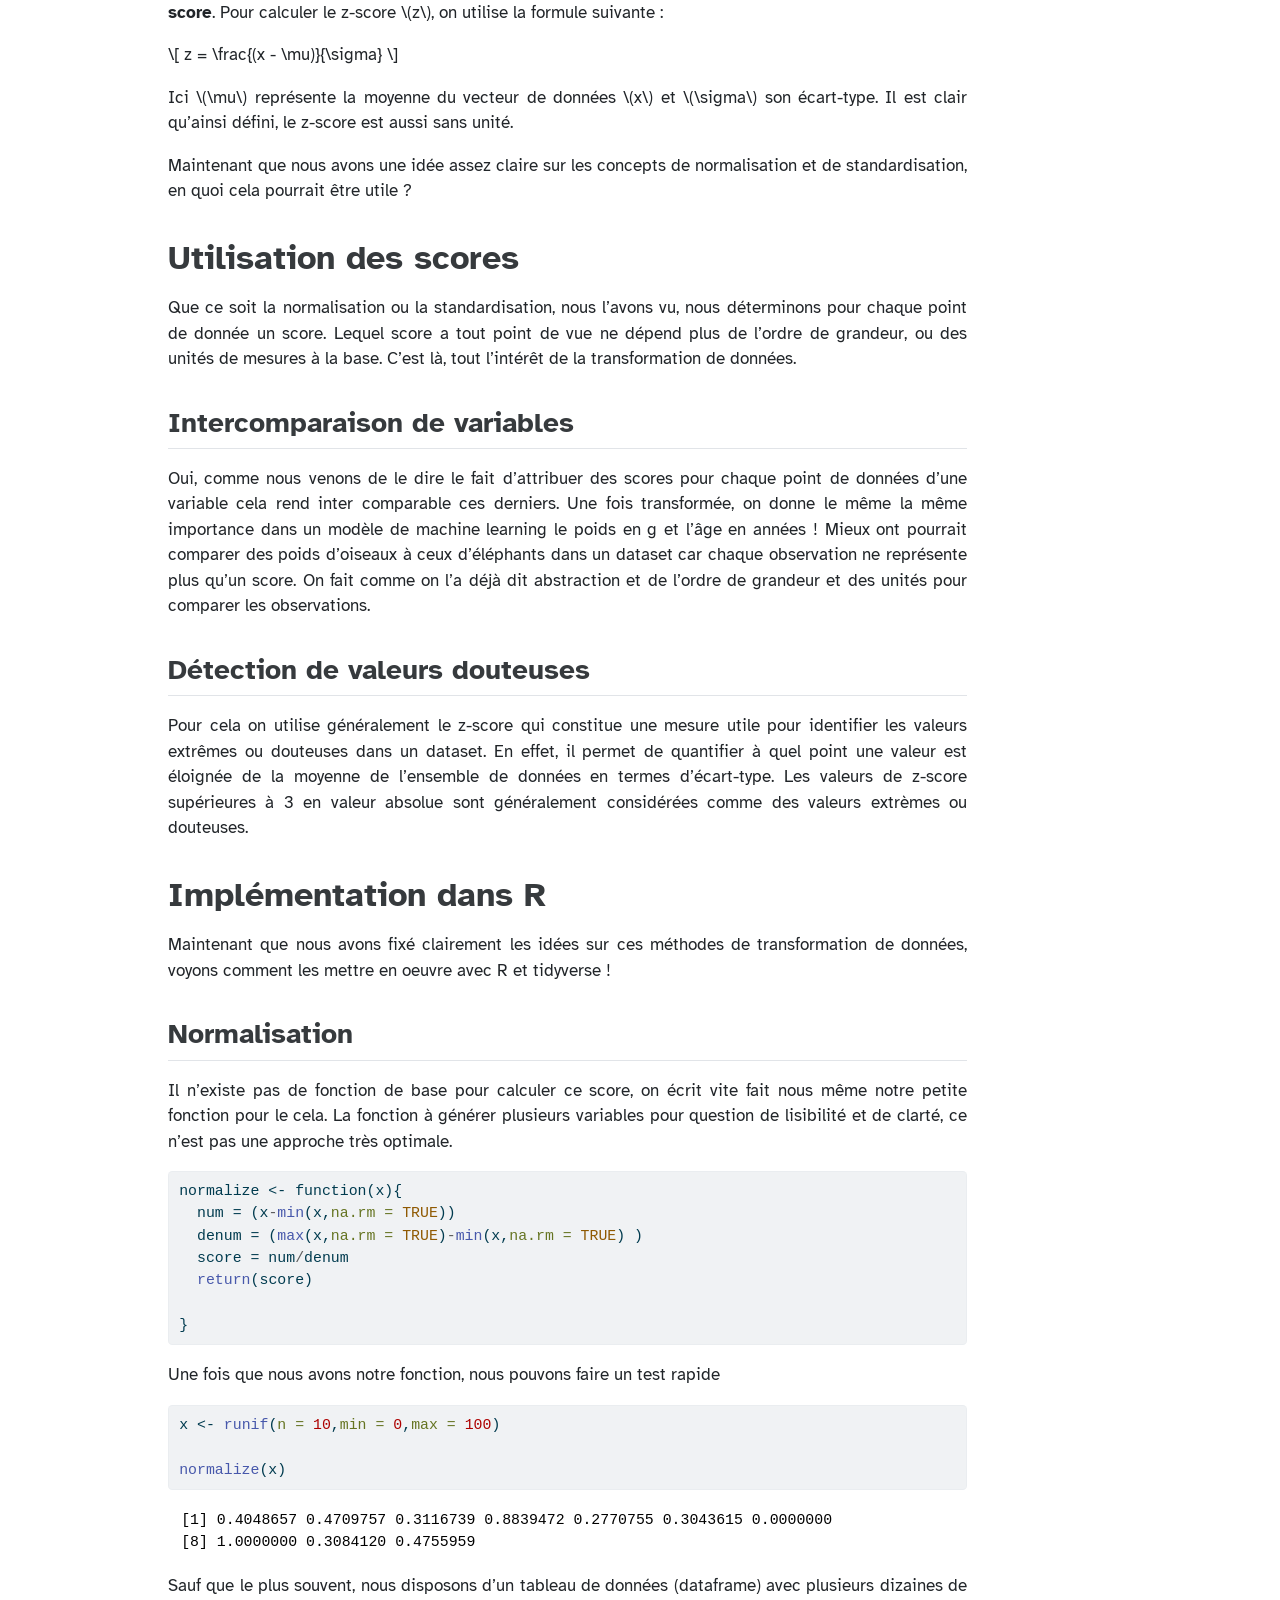
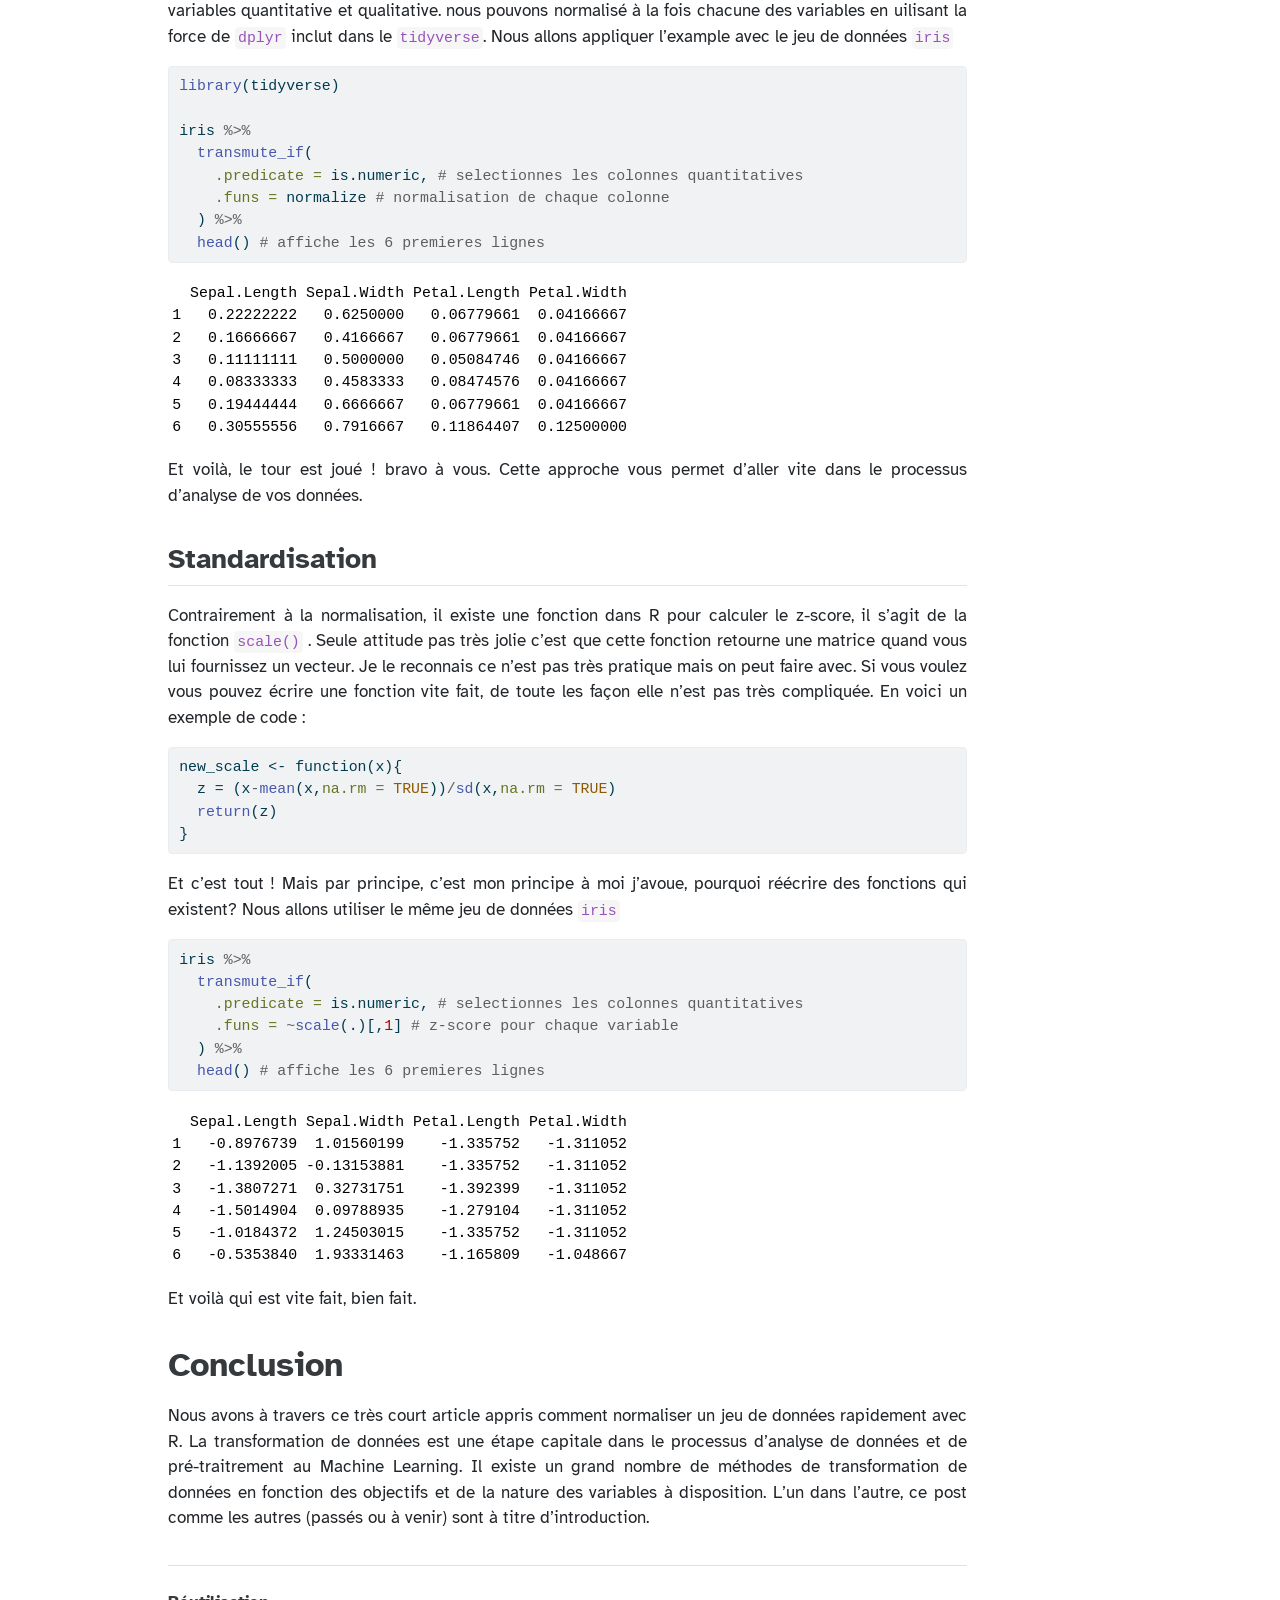
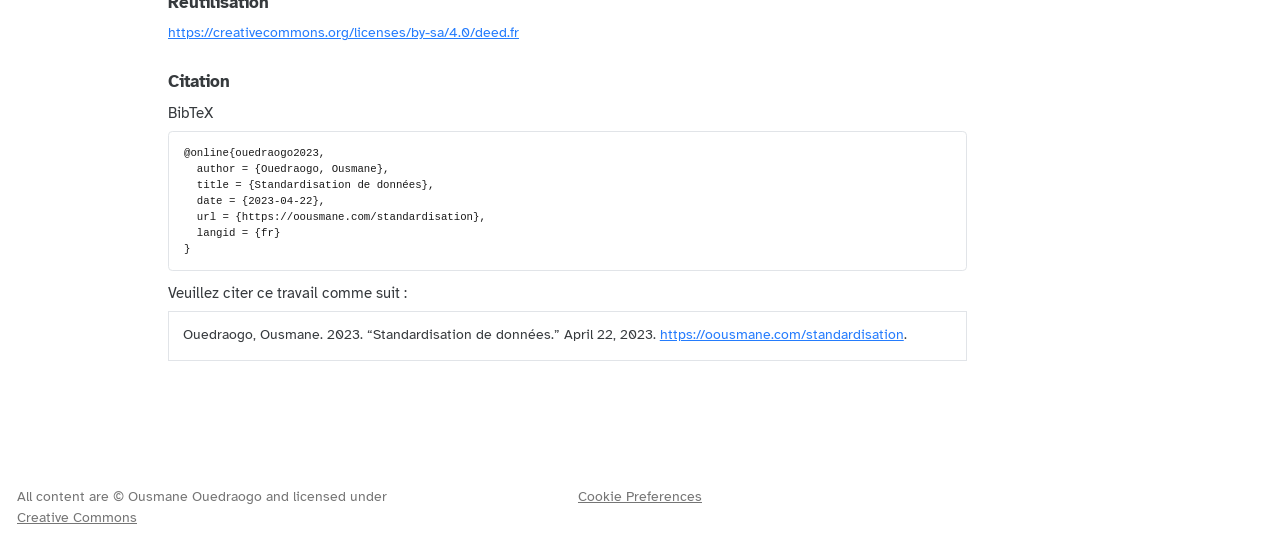
==== commit 49bcf07c: "commit" ====
--- a/docs/posts/standardisation.html
+++ b/docs/posts/standardisation.html
@@ -258,14 +258,14 @@
 
 <section id="définition" class="level1">
 <h1>Définition</h1>
-<p>La standardisation intervient lors de l’étape de prétraitement des données, c’est à dire lors de la préparation d’un jeu de données pour des modèles de régressions ou de classification. Il n’est pas rare de rencontrer également le terme “normalisation” que l’on emploi souvent à la place bien qu’à la base c’est des concepts très proches, en ce sens qu’il s’agit tout deux de méthodes de transformation de données. Sans plus tarder, entrons dans le vif du sujet.</p>
+<p>La standardisation intervient lors de l’étape de prétraitement des données, c’est à dire lors de la préparation d’un jeu de données pour des modèles de régressions ou de classification. Il n’est pas rare de rencontrer également le terme “normalisation” que l’on emploi souvent à la place bien qu’à la base c’est des concepts très proches, en ce sens qu’il s’agit tout deux de méthodes de transformation de données, ils sont quand même différents. Sans plus tarder, entrons dans le vif du sujet.</p>
 <section id="la-normalisation" class="level2">
 <h2 class="anchored" data-anchor-id="la-normalisation">La Normalisation</h2>
-<p>Il s’agit d’une technique de mise à l’échelle ou de transformation, dans laquelle chaque point de données est mis à l’échelle de manière à ce qu’ils se situent tous entre 0 et 1. Cette technique est également connue sous le nom “<strong>transformation min-max”</strong>. La formule permettant de normaliser un vecteur de données est la suivante :</p>
+<p>Il s’agit d’une technique de mise à l’échelle ou de transformation, dans laquelle chaque point de données est transformé de manière à ce qu’ils se situent tous entre 0 et 1. Cette technique est également connue sous le nom de “<strong>transformation min-max”</strong>. La formule permettant de normaliser un vecteur de données est la suivante :</p>
 <p><span class="math display">\[
 X_{n} = \frac{(x-x_{min})}{(x_{min} - x_{max})}
 \]</span></p>
-<p>Ici, <span class="math inline">\(x_{min}\)</span> et <span class="math inline">\(x_{max}\)</span> sont respectivement les valeurs minimale et maximale du vecteur <span class="math inline">\(x\)</span>. Une analyse rapide montre claire que <span class="math inline">\(X_n\)</span> varie entre 0 et 1. En effet si <span class="math inline">\(x = x_{min}\)</span> , alors <span class="math inline">\(X_n = 0\)</span> , par contre si <span class="math inline">\(x=x_{max}\)</span> dans ce cas, <span class="math inline">\(X_n\)</span> vaut bel et bien 1. Alors quelque soit la nature, l’ordre de grandeur,et l’unité de mesure de <span class="math inline">\(x\)</span> , on se ramène à des valeurs sans unités, toutes comprises entre 0 et 1. On verra par la suite en quoi celà peut être très utile en analyse de données.</p>
+<p>Ici, <span class="math inline">\(x_{min}\)</span> et <span class="math inline">\(x_{max}\)</span> sont respectivement les valeurs minimale et maximale du vecteur <span class="math inline">\(x\)</span>. Une analyse rapide montre claire que <span class="math inline">\(X_n\)</span> varie entre 0 et 1. En effet si <span class="math inline">\(x = x_{min}\)</span> , alors <span class="math inline">\(X_n = 0\)</span> , par contre si <span class="math inline">\(x=x_{max}\)</span> dans ce cas, <span class="math inline">\(X_n\)</span> vaut bel et bien 1. Alors quelque soit la nature, l’ordre de grandeur,et l’unité de mesure de <span class="math inline">\(x\)</span> , on se ramène à des valeurs sans unités, toutes comprises entre 0 et 1. On verra par la suite en quoi cela peut être très utile en analyse de données.</p>
 <p>Exemple : Calculer le score d’un élève qui à eu 15/20 sachant que la plus faible note était de 12/20 et que la plus forte était 18/20.</p>
 <p>solution :</p>
 <p><span class="math display">\[
@@ -275,7 +275,7 @@
 </section>
 <section id="la-standardisation" class="level2">
 <h2 class="anchored" data-anchor-id="la-standardisation">La standardisation</h2>
-<p>La standardisation est aussi une technique de transformation, de mise à l’échelle des données. C’est la technique de transformation de données la plus courante en analyse de données car constituant un préalable à beaucoup d’algorithme de Machine Learning. La standardisation tient en deux étapes essentielles:</p>
+<p>La standardisation est aussi une technique de transformation, de mise à l’échelle des données. C’est la technique de transformation de données la plus courante en analyse de données car constituant un préalable à beaucoup d’algorithme de Machine Learning de la regression en passant par la classification. La standardisation tient en deux étapes essentielles:</p>
 <ol type="1">
 <li><p><strong>Centrage</strong>: cela signifie soustraire la moyenne de l’ensemble de données de chaque point de données. Cela permet de centrer les données autour de zéro.</p></li>
 <li><p><strong>Réduction</strong>: cela implique de diviser chaque valeur de l’ensemble de données par l’écart-type de l’ensemble de données. Cela permet de réduire les données à une échelle standard.</p></li>
@@ -285,7 +285,7 @@
 z = \frac{(x - \mu)}{\sigma}
 \]</span></p>
 <p>Ici <span class="math inline">\(\mu\)</span> représente la moyenne du vecteur de données <span class="math inline">\(x\)</span> et <span class="math inline">\(\sigma\)</span> son écart-type. Il est clair qu’ainsi défini, le z-score est aussi sans unité.</p>
-<p>Maintenant que nous avons une idée assez claire sur les concepts de normalisation et de standardisation, en quoi celà pourrait être utile ?</p>
+<p>Maintenant que nous avons une idée assez claire sur les concepts de normalisation et de standardisation, en quoi cela pourrait être utile ?</p>
 </section>
 </section>
 <section id="utilisation-des-scores" class="level1">
@@ -293,11 +293,11 @@
 <p>Que ce soit la normalisation ou la standardisation, nous l’avons vu, nous déterminons pour chaque point de donnée un score. Lequel score a tout point de vue ne dépend plus de l’ordre de grandeur, ou des unités de mesures à la base. C’est là, tout l’intérêt de la transformation de données.</p>
 <section id="intercomparaison-de-variables" class="level2">
 <h2 class="anchored" data-anchor-id="intercomparaison-de-variables">Intercomparaison de variables</h2>
-<p>Oui, comme nous venons de le dire le fait d’attribuer des scores pour chaque point de données d’une variable cela rend inter comparable ces derniers. Une fois transformée, on donne le même poids dans un modèle de machine learning poids en g et l’âge en années ! Mieux ont pourrait comparer des poids d’oiseaux à ceux d’éléphants dans un dataset car chaque observation ne représente plus qu’un score. On fait comme on l’a déjà dit abstraction et de l’ordre de grandeur et des unités pour comparer les observations.</p>
+<p>Oui, comme nous venons de le dire le fait d’attribuer des scores pour chaque point de données d’une variable cela rend inter comparable ces derniers. Une fois transformée, on donne le même la même importance dans un modèle de machine learning le poids en g et l’âge en années ! Mieux ont pourrait comparer des poids d’oiseaux à ceux d’éléphants dans un dataset car chaque observation ne représente plus qu’un score. On fait comme on l’a déjà dit abstraction et de l’ordre de grandeur et des unités pour comparer les observations.</p>
 </section>
 <section id="détection-de-valeurs-douteuses" class="level2">
 <h2 class="anchored" data-anchor-id="détection-de-valeurs-douteuses">Détection de valeurs douteuses</h2>
-<p>Pour cela on utilise généralement le z-score qui constitue une mesure utile pour identifier les valeurs extrêmes ou douteuses dans un dataset. En effet, il permet de quantifier à quel point une valeur est éloignée de la moyenne de l’ensemble de données en termes d’écart-type. Les valeurs de z-score supérieures à 3 (ou inférieures à -3) sont généralement considérées comme des valeurs extrèmes ou douteuses.</p>
+<p>Pour cela on utilise généralement le z-score qui constitue une mesure utile pour identifier les valeurs extrêmes ou douteuses dans un dataset. En effet, il permet de quantifier à quel point une valeur est éloignée de la moyenne de l’ensemble de données en termes d’écart-type. Les valeurs de z-score supérieures à 3 en valeur absolue sont généralement considérées comme des valeurs extrèmes ou douteuses.</p>
 </section>
 </section>
 <section id="implémentation-dans-r" class="level1">
@@ -305,7 +305,7 @@
 <p>Maintenant que nous avons fixé clairement les idées sur ces méthodes de transformation de données, voyons comment les mettre en oeuvre avec R et tidyverse !</p>
 <section id="normalisation" class="level2">
 <h2 class="anchored" data-anchor-id="normalisation">Normalisation</h2>
-<p>Il n’existe pas de fonction de base pour calculer ce score, on écrit vite fait nous même notre petite fonction pour celà. La fonction à générer plusieurs variables pour question de lisibilité et de clarté, ce n’est pas une approche très optimale.</p>
+<p>Il n’existe pas de fonction de base pour calculer ce score, on écrit vite fait nous même notre petite fonction pour le cela. La fonction à générer plusieurs variables pour question de lisibilité et de clarté, ce n’est pas une approche très optimale.</p>
 <div class="cell">
 <div class="sourceCode cell-code" id="cb1"><pre class="sourceCode r code-with-copy"><code class="sourceCode r"><span id="cb1-1"><a href="#cb1-1" aria-hidden="true" tabindex="-1"></a>normalize <span class="ot">&lt;-</span> <span class="cf">function</span>(x){</span>
 <span id="cb1-2"><a href="#cb1-2" aria-hidden="true" tabindex="-1"></a>  num <span class="ot">=</span> (x<span class="sc">-</span><span class="fu">min</span>(x,<span class="at">na.rm =</span> <span class="cn">TRUE</span>))</span>
@@ -321,8 +321,8 @@
 <span id="cb2-2"><a href="#cb2-2" aria-hidden="true" tabindex="-1"></a></span>
 <span id="cb2-3"><a href="#cb2-3" aria-hidden="true" tabindex="-1"></a><span class="fu">normalize</span>(x)</span></code><button title="Copier vers le presse-papier" class="code-copy-button"><i class="bi"></i></button></pre></div>
 <div class="cell-output cell-output-stdout">
-<pre><code> [1] 0.00000000 0.63710954 0.32055111 0.30936167 1.00000000 0.23722821
- [7] 0.06496755 0.55788499 0.32647661 0.38632857</code></pre>
+<pre><code> [1] 0.4048657 0.4709757 0.3116739 0.8839472 0.2770755 0.3043615 0.0000000
+ [8] 1.0000000 0.3084120 0.4755959</code></pre>
 </div>
 </div>
 <p>Sauf que le plus souvent, nous disposons d’un tableau de données (dataframe) avec plusieurs dizaines de variables quantitative et qualitative. nous pouvons normalisé à la fois chacune des variables en uilisant la force de <code>dplyr</code> inclut dans le <code>tidyverse</code>. Nous allons appliquer l’example avec le jeu de données <code>iris</code></p>
@@ -349,14 +349,14 @@
 </section>
 <section id="standardisation" class="level2">
 <h2 class="anchored" data-anchor-id="standardisation">Standardisation</h2>
-<p>Contrairement à la normalisation, il existe une fonction dans R pour calculer le z-score, il s’agit de la fonction <code>scale()</code> . Seule attitude pas très jolie c’est que cette fonction retourne une matrice quand vous lui fournissez un vecteur. Je le reconnais ce n’est pas très pratique mais on peut faire avec. Si vous voulez vous pouvez écrire une fonction vite fait, elle n’est pas très compliquée.</p>
+<p>Contrairement à la normalisation, il existe une fonction dans R pour calculer le z-score, il s’agit de la fonction <code>scale()</code> . Seule attitude pas très jolie c’est que cette fonction retourne une matrice quand vous lui fournissez un vecteur. Je le reconnais ce n’est pas très pratique mais on peut faire avec. Si vous voulez vous pouvez écrire une fonction vite fait, de toute les façon elle n’est pas très compliquée. En voici un exemple de code :</p>
 <div class="cell">
 <div class="sourceCode cell-code" id="cb6"><pre class="sourceCode r code-with-copy"><code class="sourceCode r"><span id="cb6-1"><a href="#cb6-1" aria-hidden="true" tabindex="-1"></a>new_scale <span class="ot">&lt;-</span> <span class="cf">function</span>(x){</span>
 <span id="cb6-2"><a href="#cb6-2" aria-hidden="true" tabindex="-1"></a>  z <span class="ot">=</span> (x<span class="sc">-</span><span class="fu">mean</span>(x,<span class="at">na.rm =</span> <span class="cn">TRUE</span>))<span class="sc">/</span><span class="fu">sd</span>(x,<span class="at">na.rm =</span> <span class="cn">TRUE</span>)</span>
 <span id="cb6-3"><a href="#cb6-3" aria-hidden="true" tabindex="-1"></a>  <span class="fu">return</span>(z)</span>
 <span id="cb6-4"><a href="#cb6-4" aria-hidden="true" tabindex="-1"></a>}</span></code><button title="Copier vers le presse-papier" class="code-copy-button"><i class="bi"></i></button></pre></div>
 </div>
-<p>Et c’est tout ! Mais par principe, c’est mon principe pourquoi réécrire des fonctions qui existent? Nous allons utiliser le même jeu de données <code>iris</code></p>
+<p>Et c’est tout ! Mais par principe, c’est mon principe à moi j’avoue, pourquoi réécrire des fonctions qui existent? Nous allons utiliser le même jeu de données <code>iris</code></p>
 <div class="cell">
 <div class="sourceCode cell-code" id="cb7"><pre class="sourceCode r code-with-copy"><code class="sourceCode r"><span id="cb7-1"><a href="#cb7-1" aria-hidden="true" tabindex="-1"></a>iris <span class="sc">%&gt;%</span> </span>
 <span id="cb7-2"><a href="#cb7-2" aria-hidden="true" tabindex="-1"></a>  <span class="fu">transmute_if</span>(</span>
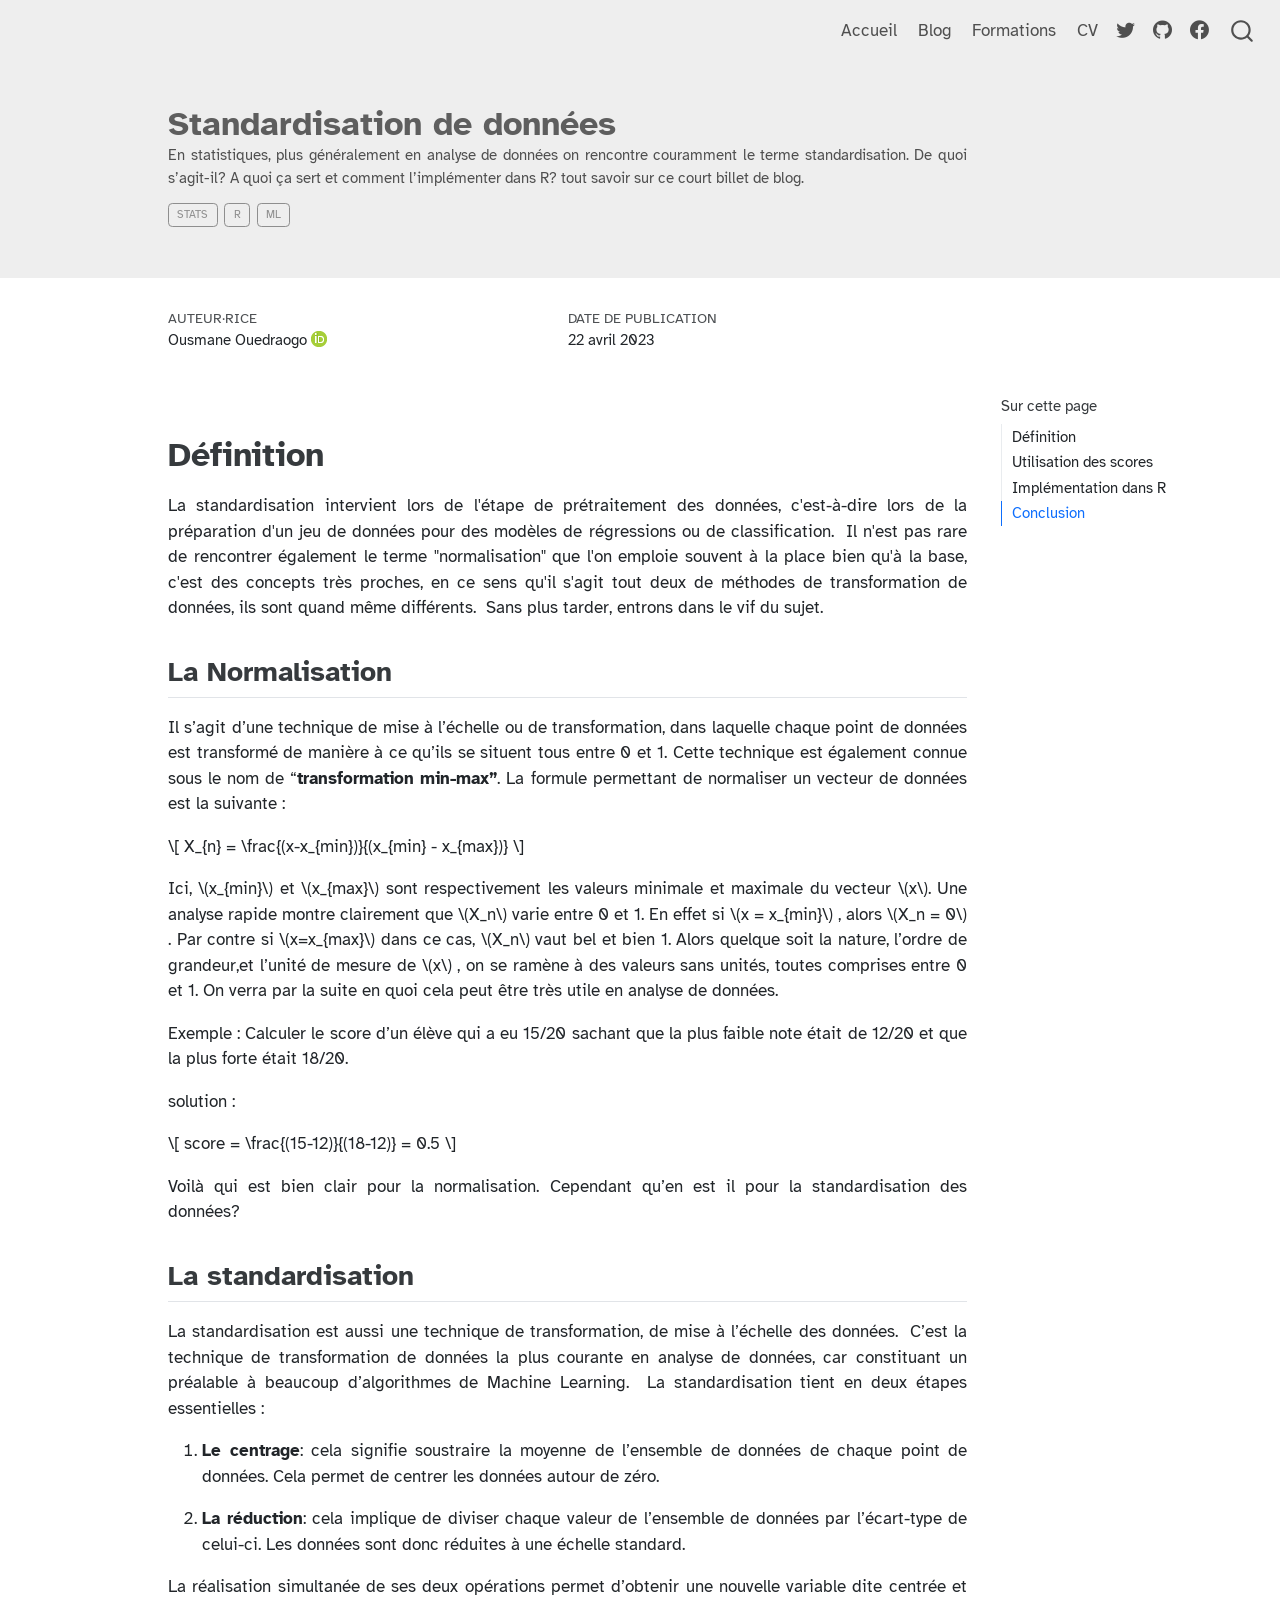
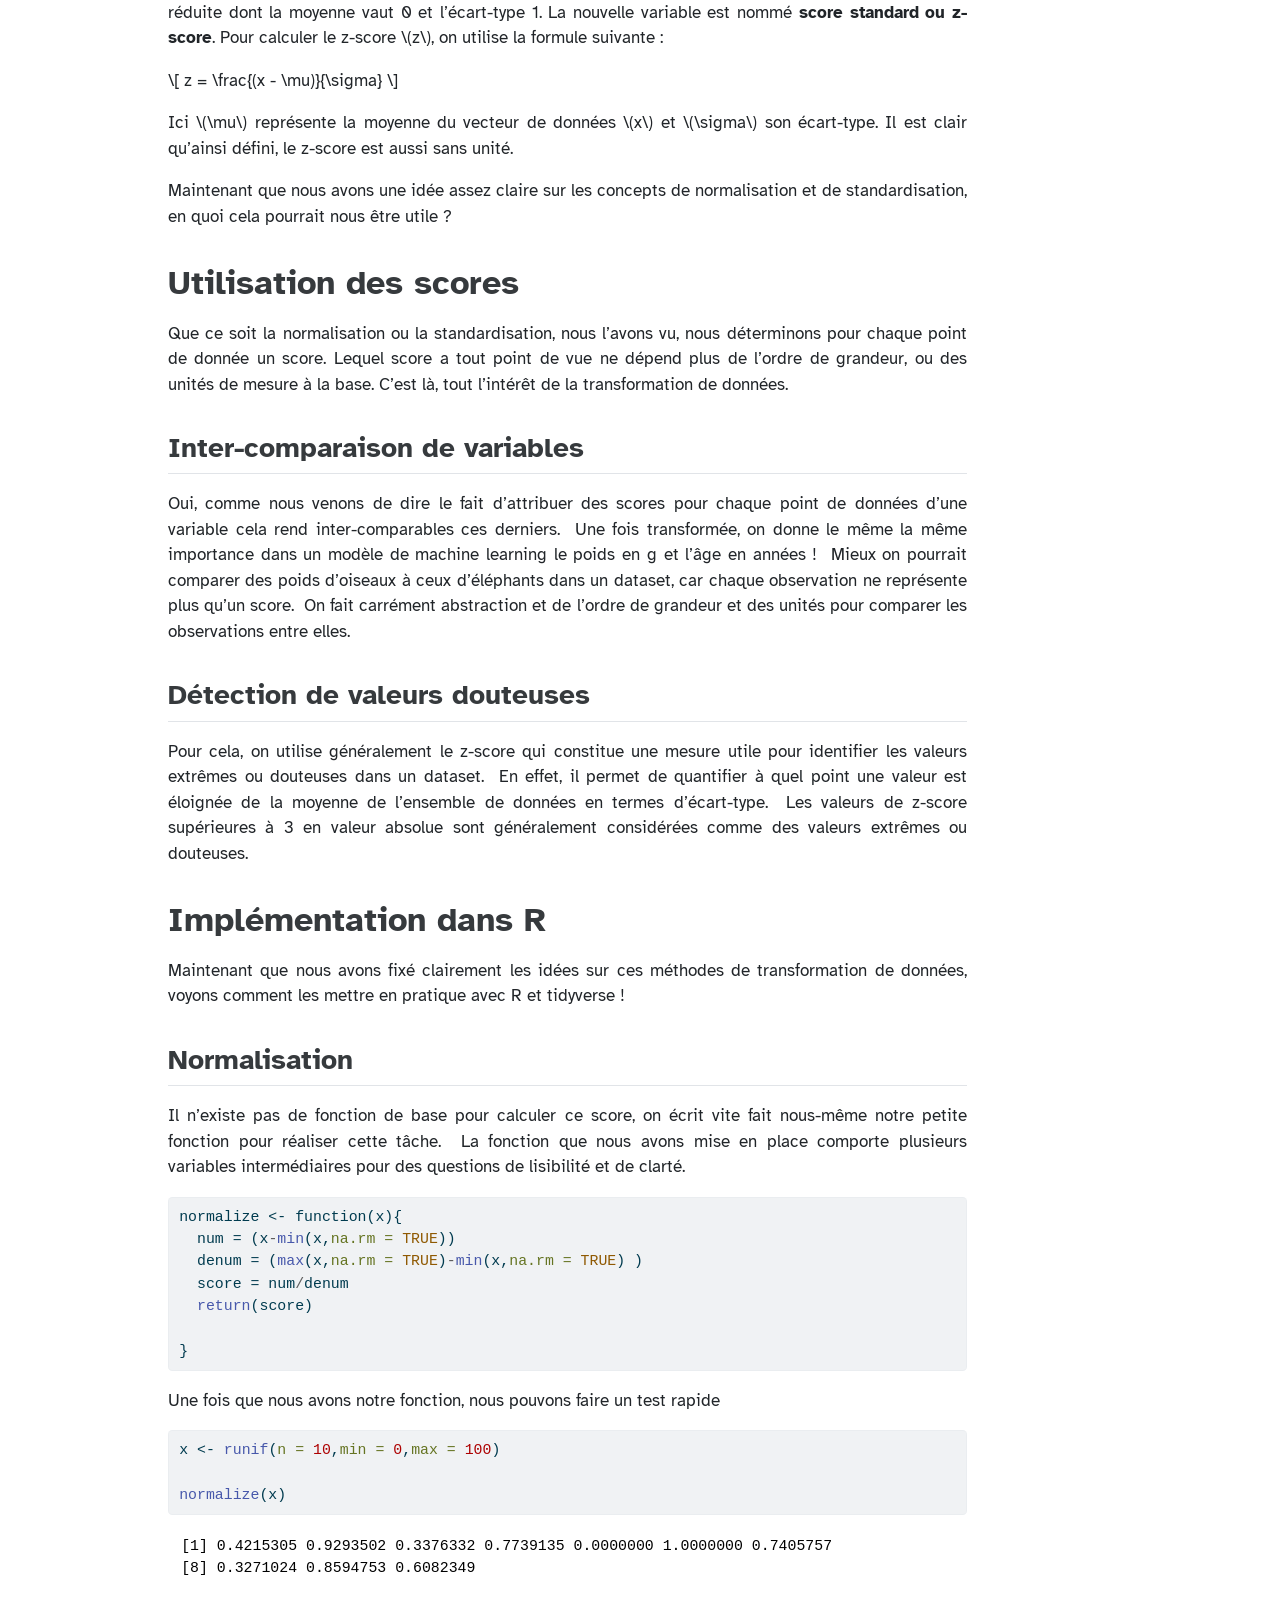
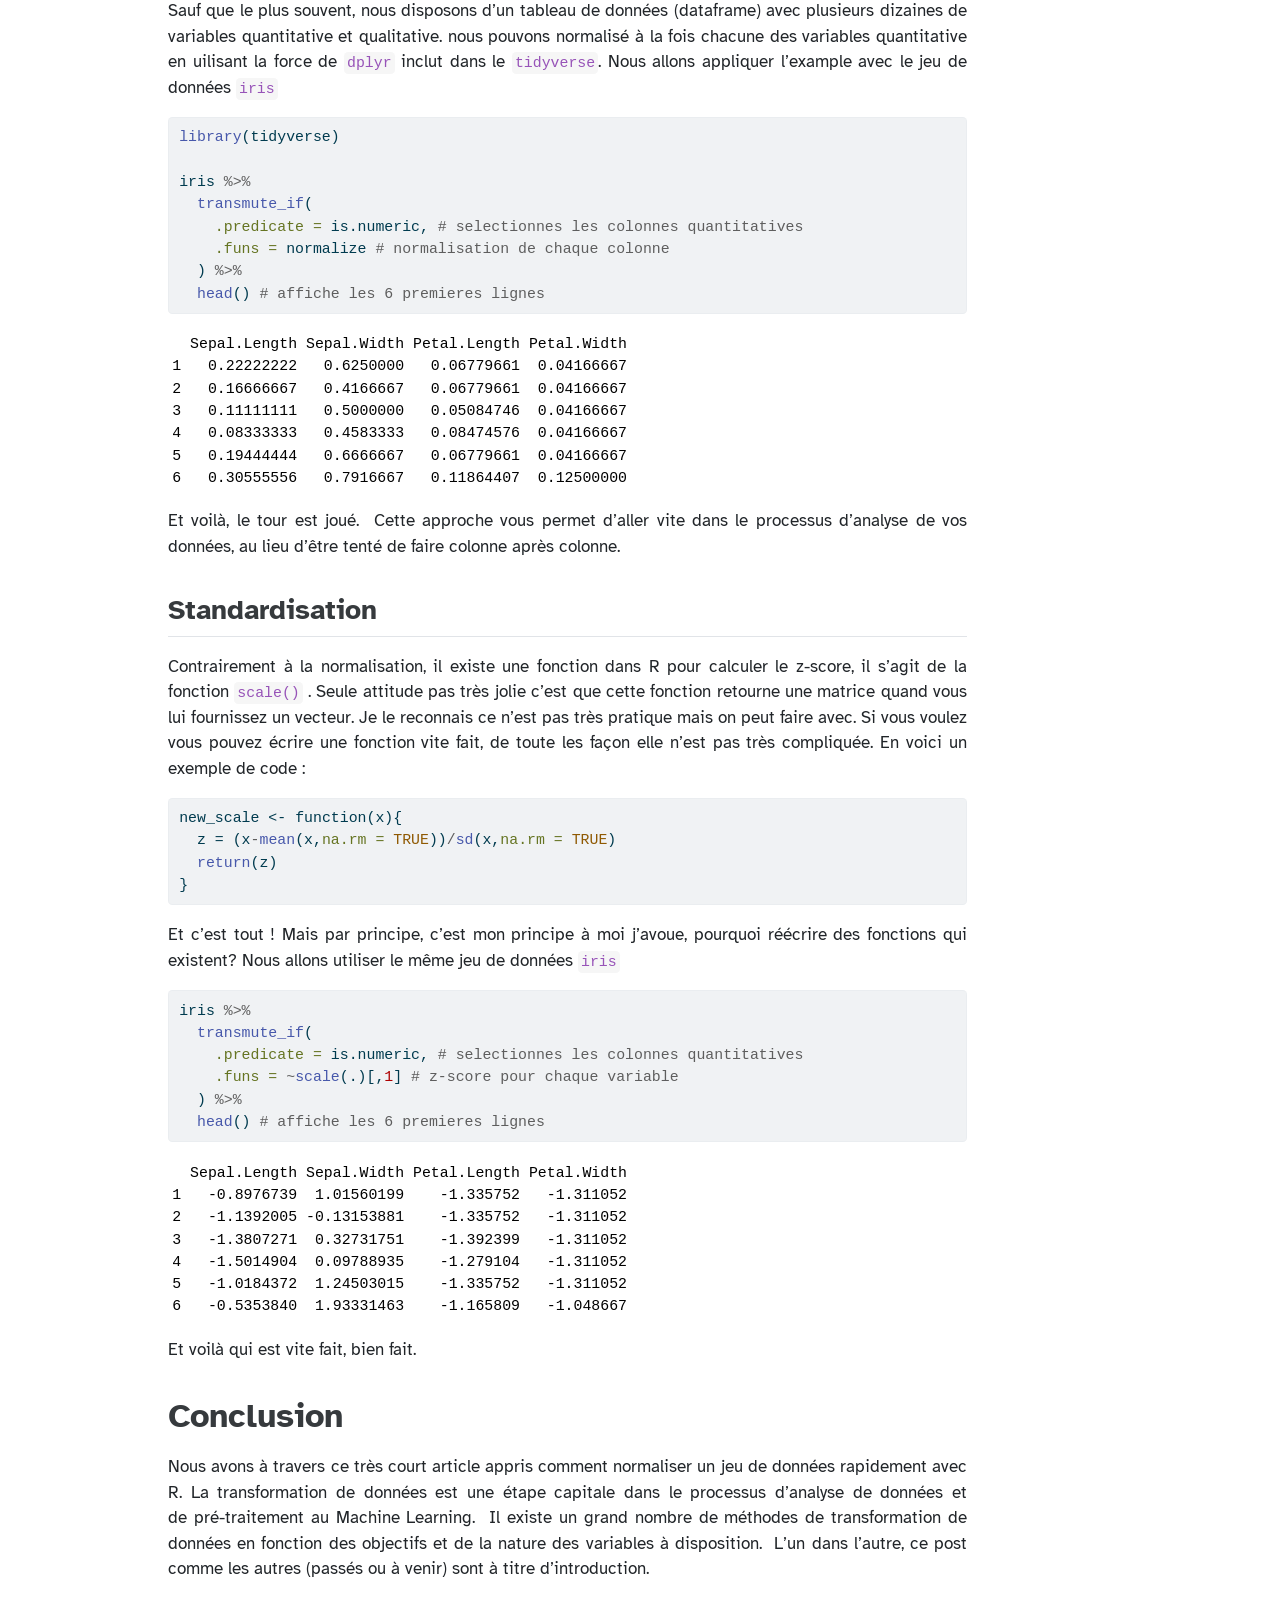
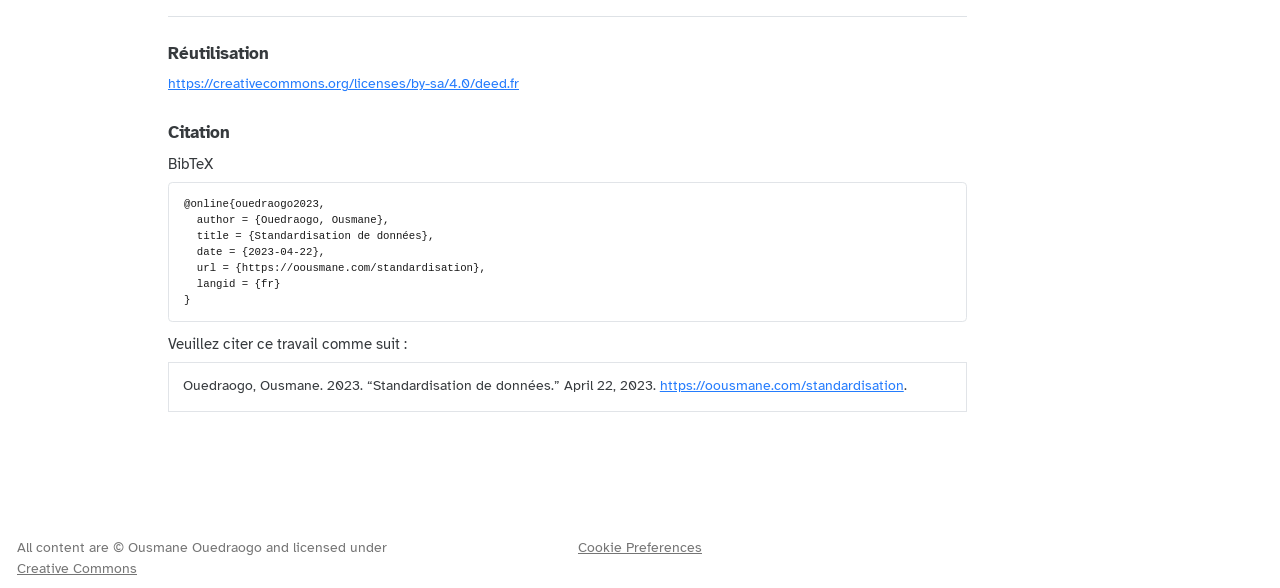
==== commit 303cd333: "commit" ====
--- a/docs/posts/standardisation.html
+++ b/docs/posts/standardisation.html
@@ -238,7 +238,7 @@
   </ul></li>
   <li><a href="#utilisation-des-scores" id="toc-utilisation-des-scores" class="nav-link" data-scroll-target="#utilisation-des-scores">Utilisation des scores</a>
   <ul class="collapse">
-  <li><a href="#intercomparaison-de-variables" id="toc-intercomparaison-de-variables" class="nav-link" data-scroll-target="#intercomparaison-de-variables">Intercomparaison de variables</a></li>
+  <li><a href="#inter-comparaison-de-variables" id="toc-inter-comparaison-de-variables" class="nav-link" data-scroll-target="#inter-comparaison-de-variables">Inter-comparaison de variables</a></li>
   <li><a href="#détection-de-valeurs-douteuses" id="toc-détection-de-valeurs-douteuses" class="nav-link" data-scroll-target="#détection-de-valeurs-douteuses">Détection de valeurs douteuses</a></li>
   </ul></li>
   <li><a href="#implémentation-dans-r" id="toc-implémentation-dans-r" class="nav-link" data-scroll-target="#implémentation-dans-r">Implémentation dans R</a>
@@ -258,54 +258,54 @@
 
 <section id="définition" class="level1">
 <h1>Définition</h1>
-<p>La standardisation intervient lors de l’étape de prétraitement des données, c’est à dire lors de la préparation d’un jeu de données pour des modèles de régressions ou de classification. Il n’est pas rare de rencontrer également le terme “normalisation” que l’on emploi souvent à la place bien qu’à la base c’est des concepts très proches, en ce sens qu’il s’agit tout deux de méthodes de transformation de données, ils sont quand même différents. Sans plus tarder, entrons dans le vif du sujet.</p>
+<p>La standardisation intervient lors de l'étape de prétraitement des données, c'est-à-dire lors de la préparation d'un jeu de données pour des modèles de régressions ou de classification.&nbsp; Il n'est pas rare de rencontrer également le terme "normalisation" que l'on emploie souvent à la place bien qu'à la base, c'est des concepts très proches, en ce sens qu'il s'agit tout deux de méthodes de transformation de données, ils sont quand même différents.&nbsp; Sans plus tarder, entrons dans le vif du sujet.</p>
 <section id="la-normalisation" class="level2">
 <h2 class="anchored" data-anchor-id="la-normalisation">La Normalisation</h2>
 <p>Il s’agit d’une technique de mise à l’échelle ou de transformation, dans laquelle chaque point de données est transformé de manière à ce qu’ils se situent tous entre 0 et 1. Cette technique est également connue sous le nom de “<strong>transformation min-max”</strong>. La formule permettant de normaliser un vecteur de données est la suivante :</p>
 <p><span class="math display">\[
 X_{n} = \frac{(x-x_{min})}{(x_{min} - x_{max})}
 \]</span></p>
-<p>Ici, <span class="math inline">\(x_{min}\)</span> et <span class="math inline">\(x_{max}\)</span> sont respectivement les valeurs minimale et maximale du vecteur <span class="math inline">\(x\)</span>. Une analyse rapide montre claire que <span class="math inline">\(X_n\)</span> varie entre 0 et 1. En effet si <span class="math inline">\(x = x_{min}\)</span> , alors <span class="math inline">\(X_n = 0\)</span> , par contre si <span class="math inline">\(x=x_{max}\)</span> dans ce cas, <span class="math inline">\(X_n\)</span> vaut bel et bien 1. Alors quelque soit la nature, l’ordre de grandeur,et l’unité de mesure de <span class="math inline">\(x\)</span> , on se ramène à des valeurs sans unités, toutes comprises entre 0 et 1. On verra par la suite en quoi cela peut être très utile en analyse de données.</p>
-<p>Exemple : Calculer le score d’un élève qui à eu 15/20 sachant que la plus faible note était de 12/20 et que la plus forte était 18/20.</p>
+<p>Ici, <span class="math inline">\(x_{min}\)</span> et <span class="math inline">\(x_{max}\)</span> sont respectivement les valeurs minimale et maximale du vecteur <span class="math inline">\(x\)</span>. Une analyse rapide montre clairement que <span class="math inline">\(X_n\)</span> varie entre 0 et 1. En effet si <span class="math inline">\(x = x_{min}\)</span> , alors <span class="math inline">\(X_n = 0\)</span> . Par contre si <span class="math inline">\(x=x_{max}\)</span> dans ce cas, <span class="math inline">\(X_n\)</span> vaut bel et bien 1. Alors quelque soit la nature, l’ordre de grandeur,et l’unité de mesure de <span class="math inline">\(x\)</span> , on se ramène à des valeurs sans unités, toutes comprises entre 0 et 1. On verra par la suite en quoi cela peut être très utile en analyse de données.</p>
+<p>Exemple : Calculer le score d’un élève qui a eu 15/20 sachant que la plus faible note était de 12/20 et que la plus forte était 18/20.</p>
 <p>solution :</p>
 <p><span class="math display">\[
 score = \frac{(15-12)}{(18-12)} = 0.5
 \]</span></p>
-<p>Voilà qui est bien claire, pour la normalisation, alors qu’en est il pour la standardisation des données?</p>
+<p>Voilà qui est bien clair pour la normalisation. Cependant qu’en est il pour la standardisation des données?</p>
 </section>
 <section id="la-standardisation" class="level2">
 <h2 class="anchored" data-anchor-id="la-standardisation">La standardisation</h2>
-<p>La standardisation est aussi une technique de transformation, de mise à l’échelle des données. C’est la technique de transformation de données la plus courante en analyse de données car constituant un préalable à beaucoup d’algorithme de Machine Learning de la regression en passant par la classification. La standardisation tient en deux étapes essentielles:</p>
+<p>La standardisation est aussi une technique de transformation, de mise à l’échelle des données.&nbsp; C’est la technique de transformation de données la plus courante en analyse de&nbsp;données, car&nbsp;constituant un préalable à beaucoup d’algorithmes&nbsp;de Machine&nbsp;Learning.&nbsp; La standardisation tient en deux étapes essentielles :</p>
 <ol type="1">
-<li><p><strong>Centrage</strong>: cela signifie soustraire la moyenne de l’ensemble de données de chaque point de données. Cela permet de centrer les données autour de zéro.</p></li>
-<li><p><strong>Réduction</strong>: cela implique de diviser chaque valeur de l’ensemble de données par l’écart-type de l’ensemble de données. Cela permet de réduire les données à une échelle standard.</p></li>
+<li><p><strong>Le centrage</strong>: cela signifie soustraire la moyenne de l’ensemble de données de chaque point de données. Cela permet de centrer les données autour de zéro.</p></li>
+<li><p><strong>La réduction</strong>: cela implique de diviser chaque valeur de l’ensemble de données par l’écart-type de celui-ci. Les données sont donc réduites à une échelle standard.</p></li>
 </ol>
 <p>La réalisation simultanée de ses deux opérations permet d’obtenir une nouvelle variable dite centrée et réduite dont la moyenne vaut 0 et l’écart-type 1. La nouvelle variable est nommé <strong>score standard ou z-score</strong>. Pour calculer le z-score <span class="math inline">\(z\)</span>, on utilise la formule suivante :</p>
 <p><span class="math display">\[
 z = \frac{(x - \mu)}{\sigma}
 \]</span></p>
 <p>Ici <span class="math inline">\(\mu\)</span> représente la moyenne du vecteur de données <span class="math inline">\(x\)</span> et <span class="math inline">\(\sigma\)</span> son écart-type. Il est clair qu’ainsi défini, le z-score est aussi sans unité.</p>
-<p>Maintenant que nous avons une idée assez claire sur les concepts de normalisation et de standardisation, en quoi cela pourrait être utile ?</p>
+<p>Maintenant que nous avons une idée assez claire sur les concepts de normalisation et de standardisation, en quoi cela pourrait nous être utile ?</p>
 </section>
 </section>
 <section id="utilisation-des-scores" class="level1">
 <h1>Utilisation des scores</h1>
-<p>Que ce soit la normalisation ou la standardisation, nous l’avons vu, nous déterminons pour chaque point de donnée un score. Lequel score a tout point de vue ne dépend plus de l’ordre de grandeur, ou des unités de mesures à la base. C’est là, tout l’intérêt de la transformation de données.</p>
-<section id="intercomparaison-de-variables" class="level2">
-<h2 class="anchored" data-anchor-id="intercomparaison-de-variables">Intercomparaison de variables</h2>
-<p>Oui, comme nous venons de le dire le fait d’attribuer des scores pour chaque point de données d’une variable cela rend inter comparable ces derniers. Une fois transformée, on donne le même la même importance dans un modèle de machine learning le poids en g et l’âge en années ! Mieux ont pourrait comparer des poids d’oiseaux à ceux d’éléphants dans un dataset car chaque observation ne représente plus qu’un score. On fait comme on l’a déjà dit abstraction et de l’ordre de grandeur et des unités pour comparer les observations.</p>
+<p>Que ce soit la normalisation ou la standardisation, nous l’avons vu, nous déterminons pour chaque point de donnée un score. Lequel score a tout point de vue ne dépend plus de l’ordre de grandeur, ou des unités de mesure à la base. C’est là, tout l’intérêt de la transformation de données.</p>
+<section id="inter-comparaison-de-variables" class="level2">
+<h2 class="anchored" data-anchor-id="inter-comparaison-de-variables">Inter-comparaison de variables</h2>
+<p>Oui, comme nous venons de dire le fait d’attribuer des scores pour chaque point de données d’une variable cela rend inter-comparables ces derniers.&nbsp; Une fois transformée, on donne le même la même importance dans un modèle de&nbsp;machine&nbsp;learning&nbsp;le poids en g et l’âge en années !&nbsp; Mieux on pourrait comparer des poids d’oiseaux à ceux d’éléphants dans un&nbsp;dataset, car chaque observation ne représente plus qu’un score.&nbsp; On fait carrément abstraction et de l’ordre de grandeur et des unités pour comparer les observations entre elles.</p>
 </section>
 <section id="détection-de-valeurs-douteuses" class="level2">
 <h2 class="anchored" data-anchor-id="détection-de-valeurs-douteuses">Détection de valeurs douteuses</h2>
-<p>Pour cela on utilise généralement le z-score qui constitue une mesure utile pour identifier les valeurs extrêmes ou douteuses dans un dataset. En effet, il permet de quantifier à quel point une valeur est éloignée de la moyenne de l’ensemble de données en termes d’écart-type. Les valeurs de z-score supérieures à 3 en valeur absolue sont généralement considérées comme des valeurs extrèmes ou douteuses.</p>
+<p>Pour&nbsp;cela, on&nbsp;utilise généralement le z-score qui constitue une mesure utile pour identifier les valeurs extrêmes ou douteuses dans un&nbsp;dataset.&nbsp; En effet, il permet de quantifier à quel point une valeur est éloignée de la moyenne de l’ensemble de données en termes d’écart-type.&nbsp; Les valeurs de z-score supérieures à 3 en valeur absolue sont généralement considérées comme des valeurs extrêmes ou douteuses.</p>
 </section>
 </section>
 <section id="implémentation-dans-r" class="level1">
 <h1>Implémentation dans R</h1>
-<p>Maintenant que nous avons fixé clairement les idées sur ces méthodes de transformation de données, voyons comment les mettre en oeuvre avec R et tidyverse !</p>
+<p>Maintenant que&nbsp;nous avons fixé clairement les idées sur ces méthodes de transformation de données, voyons comment les mettre en pratique avec R et&nbsp;tidyverse&nbsp;!</p>
 <section id="normalisation" class="level2">
 <h2 class="anchored" data-anchor-id="normalisation">Normalisation</h2>
-<p>Il n’existe pas de fonction de base pour calculer ce score, on écrit vite fait nous même notre petite fonction pour le cela. La fonction à générer plusieurs variables pour question de lisibilité et de clarté, ce n’est pas une approche très optimale.</p>
+<p>Il n’existe pas de fonction de base pour calculer ce score, on écrit vite fait nous-même notre petite fonction pour réaliser cette tâche.&nbsp; La fonction que nous avons mise en place comporte plusieurs variables intermédiaires pour des questions de lisibilité et de clarté.</p>
 <div class="cell">
 <div class="sourceCode cell-code" id="cb1"><pre class="sourceCode r code-with-copy"><code class="sourceCode r"><span id="cb1-1"><a href="#cb1-1" aria-hidden="true" tabindex="-1"></a>normalize <span class="ot">&lt;-</span> <span class="cf">function</span>(x){</span>
 <span id="cb1-2"><a href="#cb1-2" aria-hidden="true" tabindex="-1"></a>  num <span class="ot">=</span> (x<span class="sc">-</span><span class="fu">min</span>(x,<span class="at">na.rm =</span> <span class="cn">TRUE</span>))</span>
@@ -321,11 +321,11 @@
 <span id="cb2-2"><a href="#cb2-2" aria-hidden="true" tabindex="-1"></a></span>
 <span id="cb2-3"><a href="#cb2-3" aria-hidden="true" tabindex="-1"></a><span class="fu">normalize</span>(x)</span></code><button title="Copier vers le presse-papier" class="code-copy-button"><i class="bi"></i></button></pre></div>
 <div class="cell-output cell-output-stdout">
-<pre><code> [1] 0.4048657 0.4709757 0.3116739 0.8839472 0.2770755 0.3043615 0.0000000
- [8] 1.0000000 0.3084120 0.4755959</code></pre>
-</div>
-</div>
-<p>Sauf que le plus souvent, nous disposons d’un tableau de données (dataframe) avec plusieurs dizaines de variables quantitative et qualitative. nous pouvons normalisé à la fois chacune des variables en uilisant la force de <code>dplyr</code> inclut dans le <code>tidyverse</code>. Nous allons appliquer l’example avec le jeu de données <code>iris</code></p>
+<pre><code> [1] 0.4215305 0.9293502 0.3376332 0.7739135 0.0000000 1.0000000 0.7405757
+ [8] 0.3271024 0.8594753 0.6082349</code></pre>
+</div>
+</div>
+<p>Sauf que le plus souvent, nous disposons d’un tableau de données (dataframe) avec plusieurs dizaines de variables quantitative et qualitative. nous pouvons normalisé à la fois chacune des variables quantitative en uilisant la force de <code>dplyr</code> inclut dans le <code>tidyverse</code>. Nous allons appliquer l’example avec le jeu de données <code>iris</code></p>
 <div class="cell">
 <div class="sourceCode cell-code" id="cb4"><pre class="sourceCode r code-with-copy"><code class="sourceCode r"><span id="cb4-1"><a href="#cb4-1" aria-hidden="true" tabindex="-1"></a><span class="fu">library</span>(tidyverse)</span>
 <span id="cb4-2"><a href="#cb4-2" aria-hidden="true" tabindex="-1"></a></span>
@@ -345,7 +345,7 @@
 6   0.30555556   0.7916667   0.11864407  0.12500000</code></pre>
 </div>
 </div>
-<p>Et voilà, le tour est joué ! bravo à vous. Cette approche vous permet d’aller vite dans le processus d’analyse de vos données.</p>
+<p>Et voilà, le tour est joué.&nbsp; Cette approche vous permet d’aller vite dans le processus d’analyse de vos données, au lieu d’être tenté de&nbsp;faire colonne après colonne.</p>
 </section>
 <section id="standardisation" class="level2">
 <h2 class="anchored" data-anchor-id="standardisation">Standardisation</h2>
@@ -379,7 +379,7 @@
 </section>
 <section id="conclusion" class="level1">
 <h1>Conclusion</h1>
-<p>Nous avons à travers ce très court article appris comment normaliser un jeu de données rapidement avec R. La transformation de données est une étape capitale dans le processus d’analyse de données et de pré-traitrement au Machine Learning. Il existe un grand nombre de méthodes de transformation de données en fonction des objectifs et de la nature des variables à disposition. L’un dans l’autre, ce post comme les autres (passés ou à venir) sont à titre d’introduction.</p>
+<p>Nous avons à travers ce très court article appris comment normaliser un jeu de données rapidement avec R. La transformation de données est une étape capitale dans le processus d’analyse de données et de&nbsp;pré-traitement&nbsp;au Machine&nbsp;Learning.&nbsp; Il existe un grand nombre de méthodes de transformation de données en fonction des objectifs et de la nature des variables à disposition.&nbsp; L’un dans l’autre, ce post comme les autres&nbsp;(passés ou à venir)&nbsp;sont à titre d’introduction.</p>
 
 
 </section>
